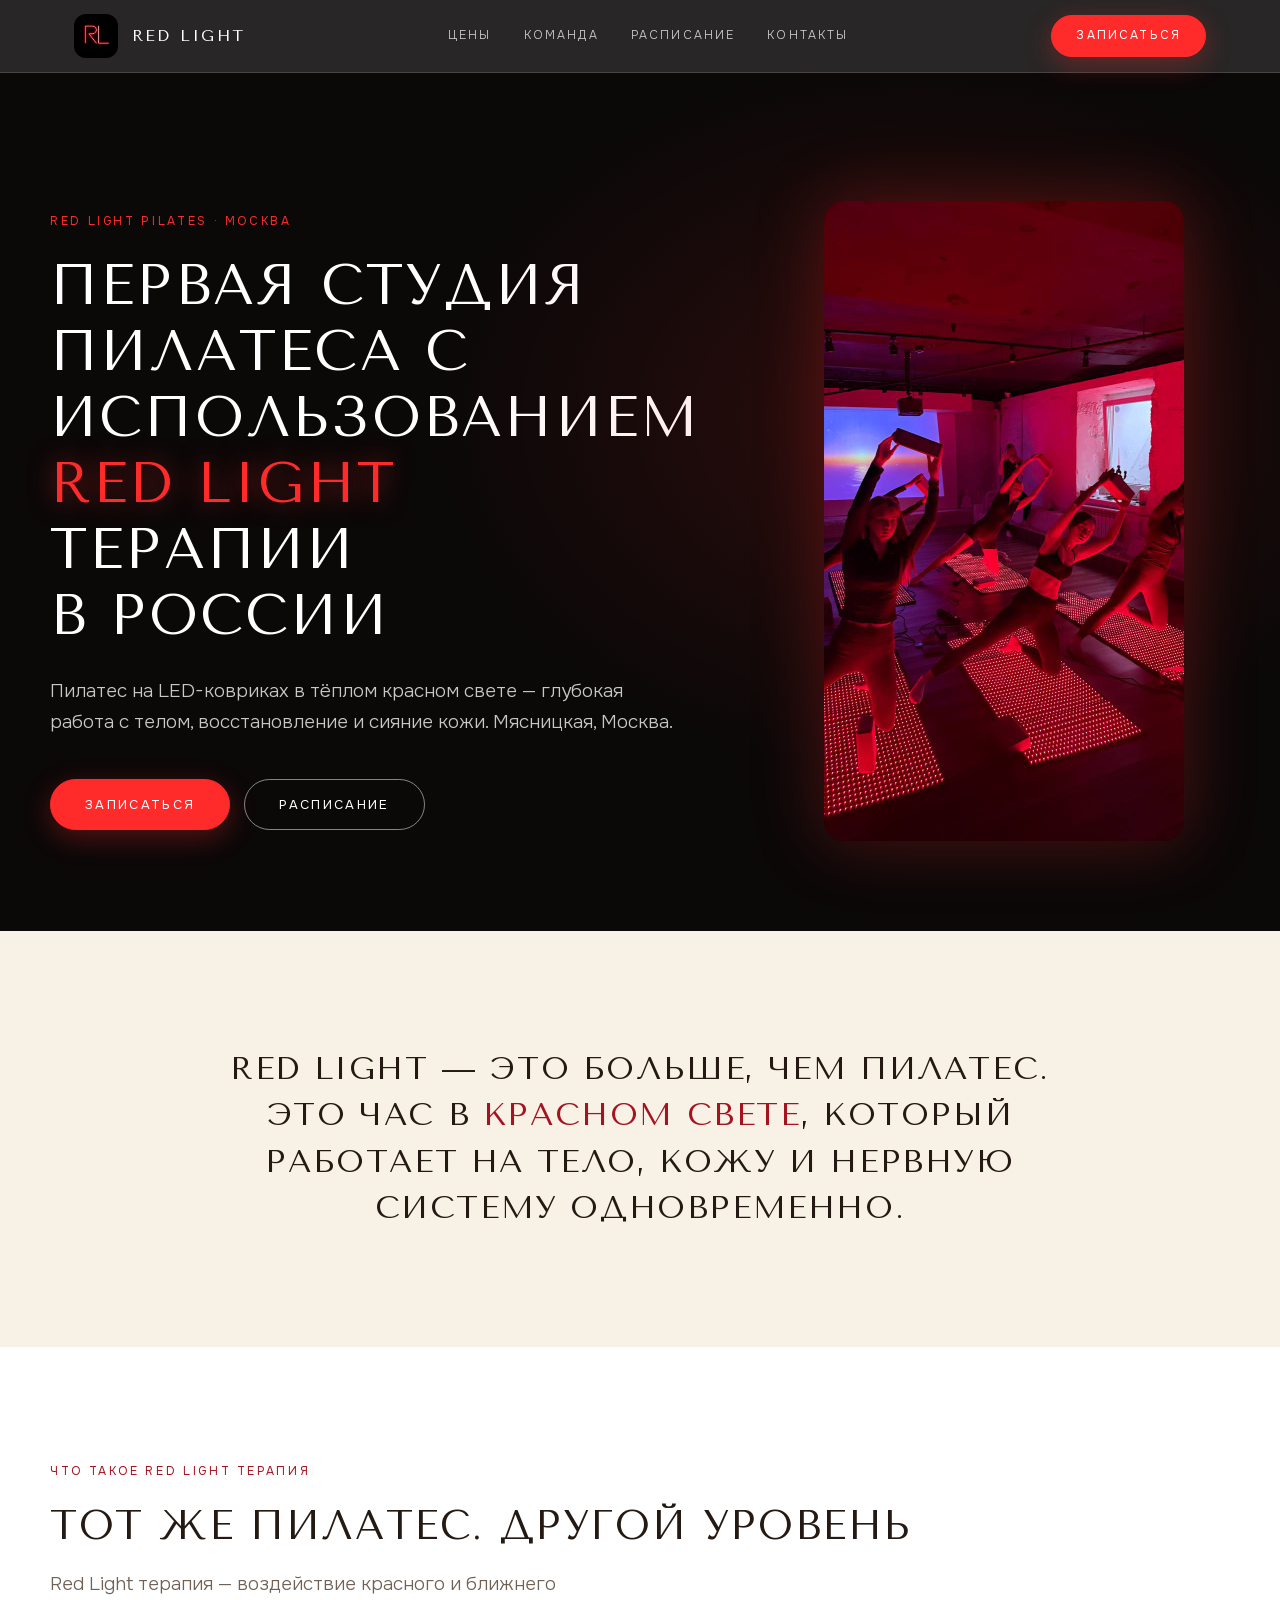
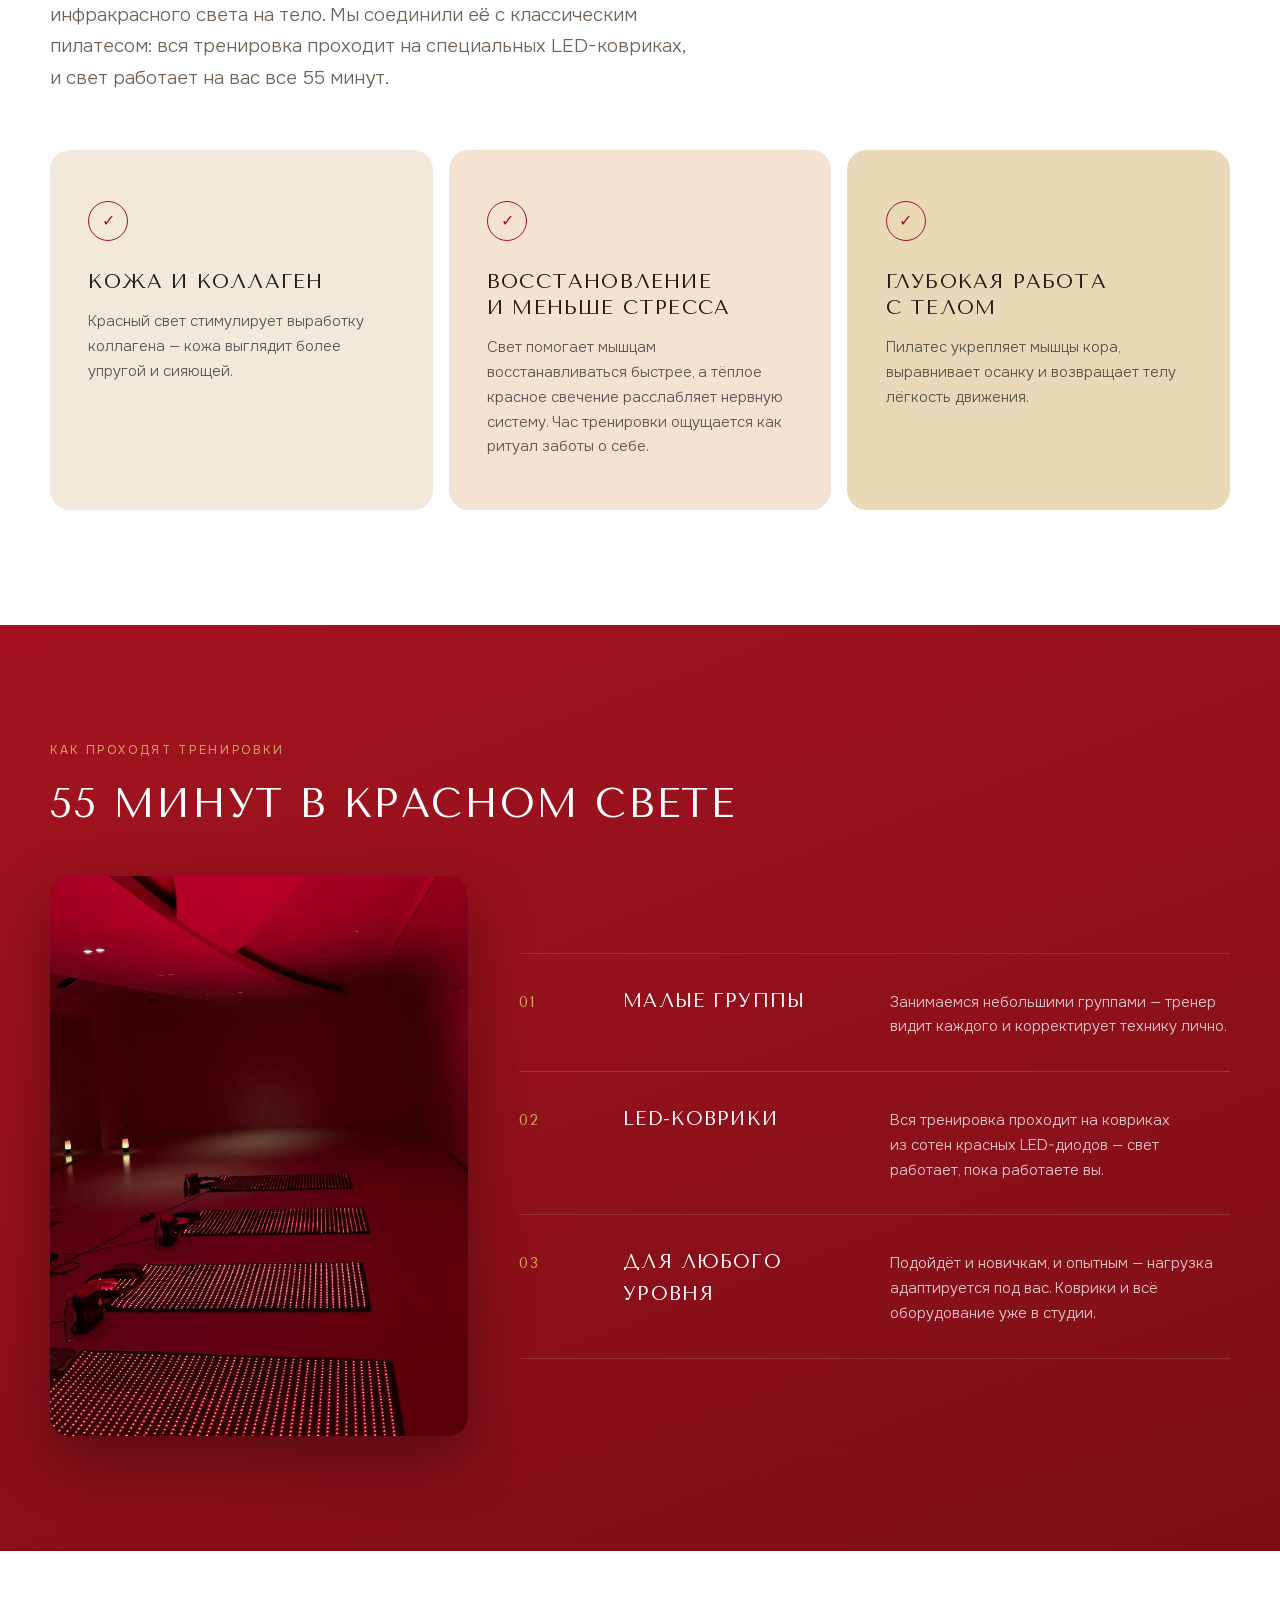
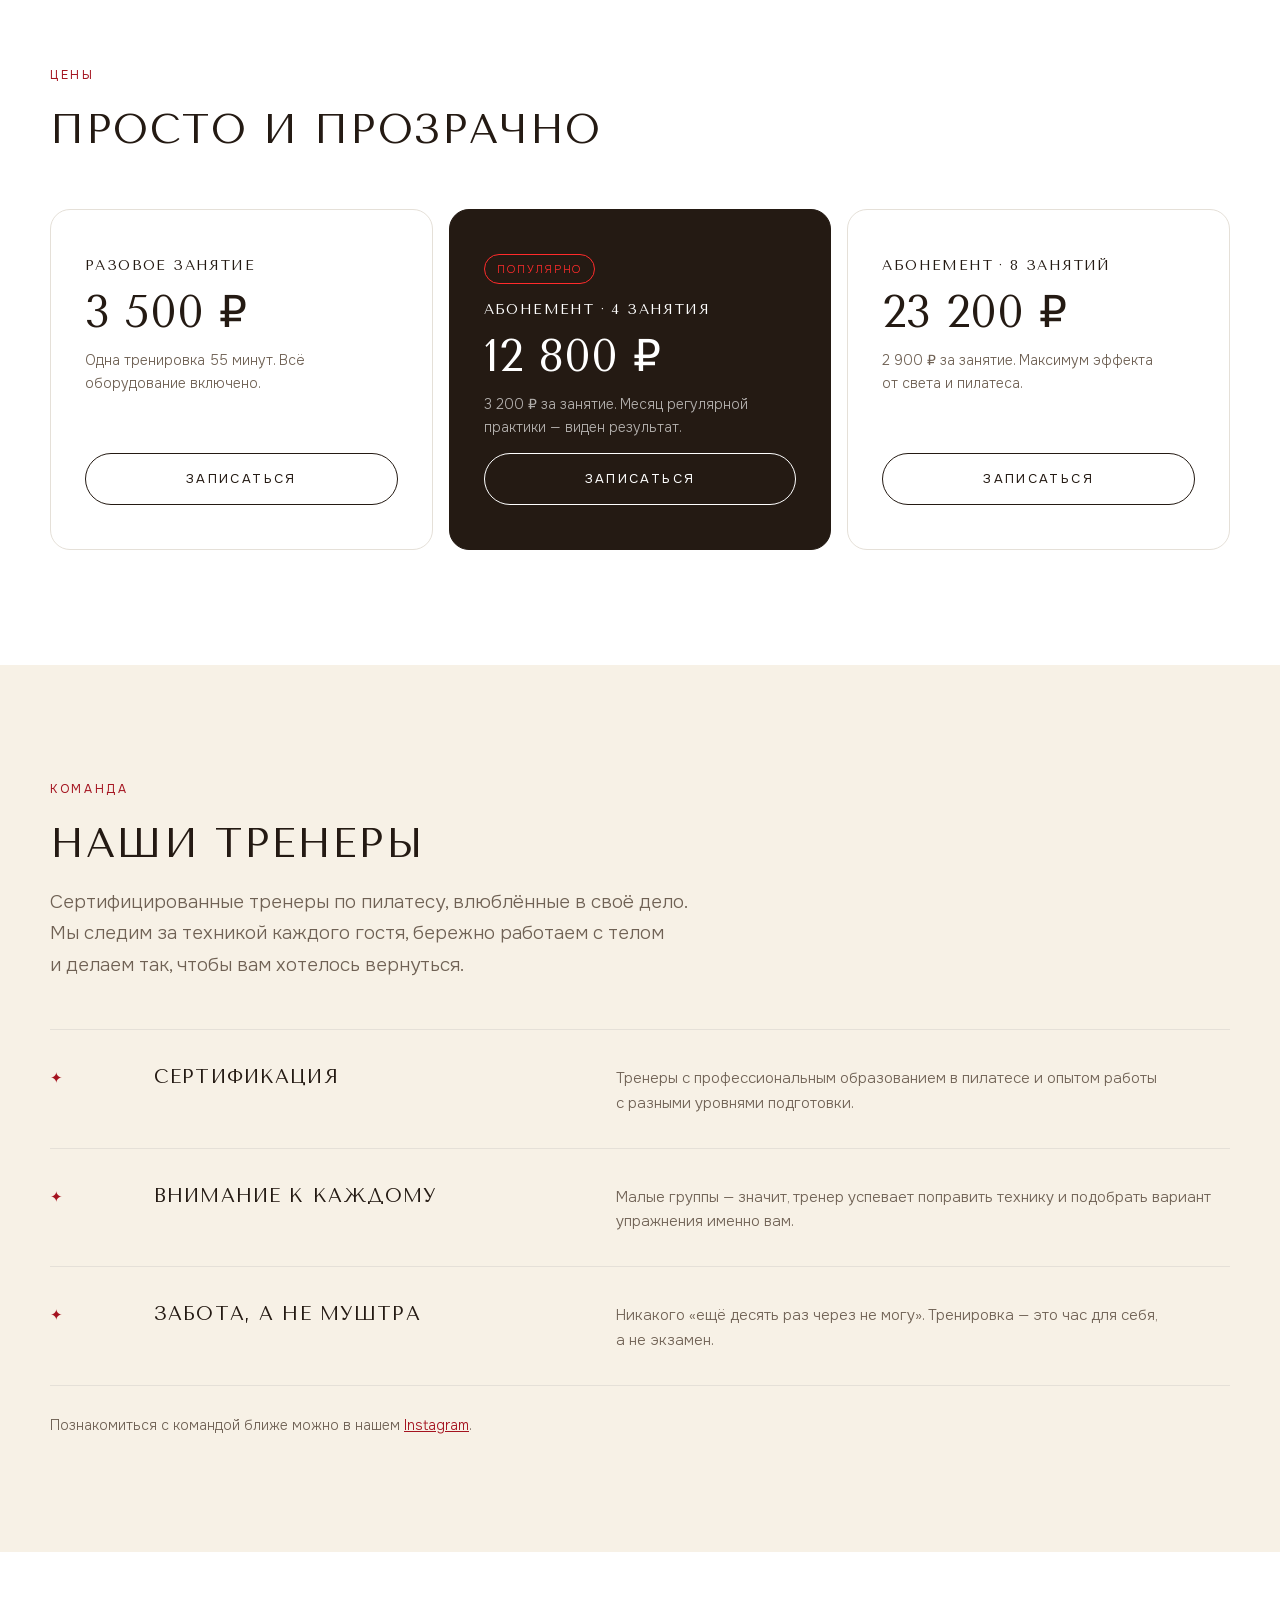
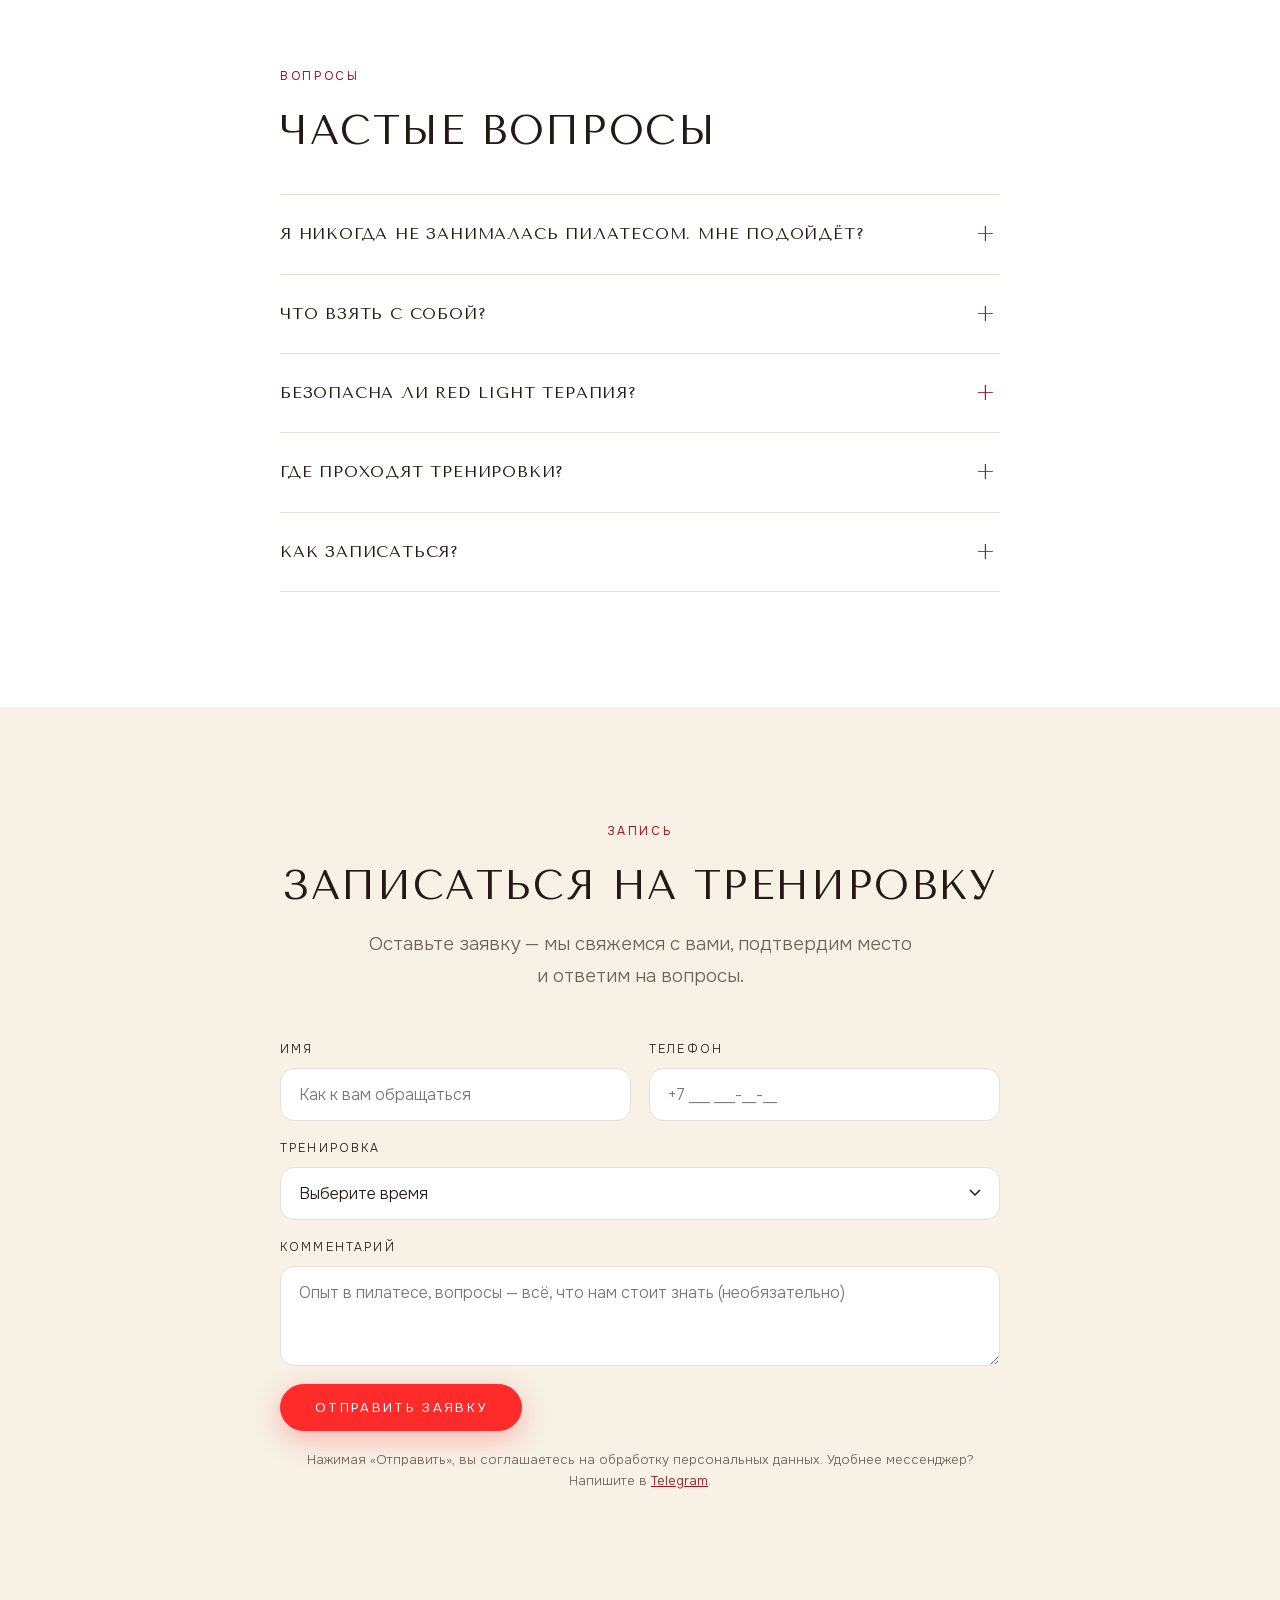
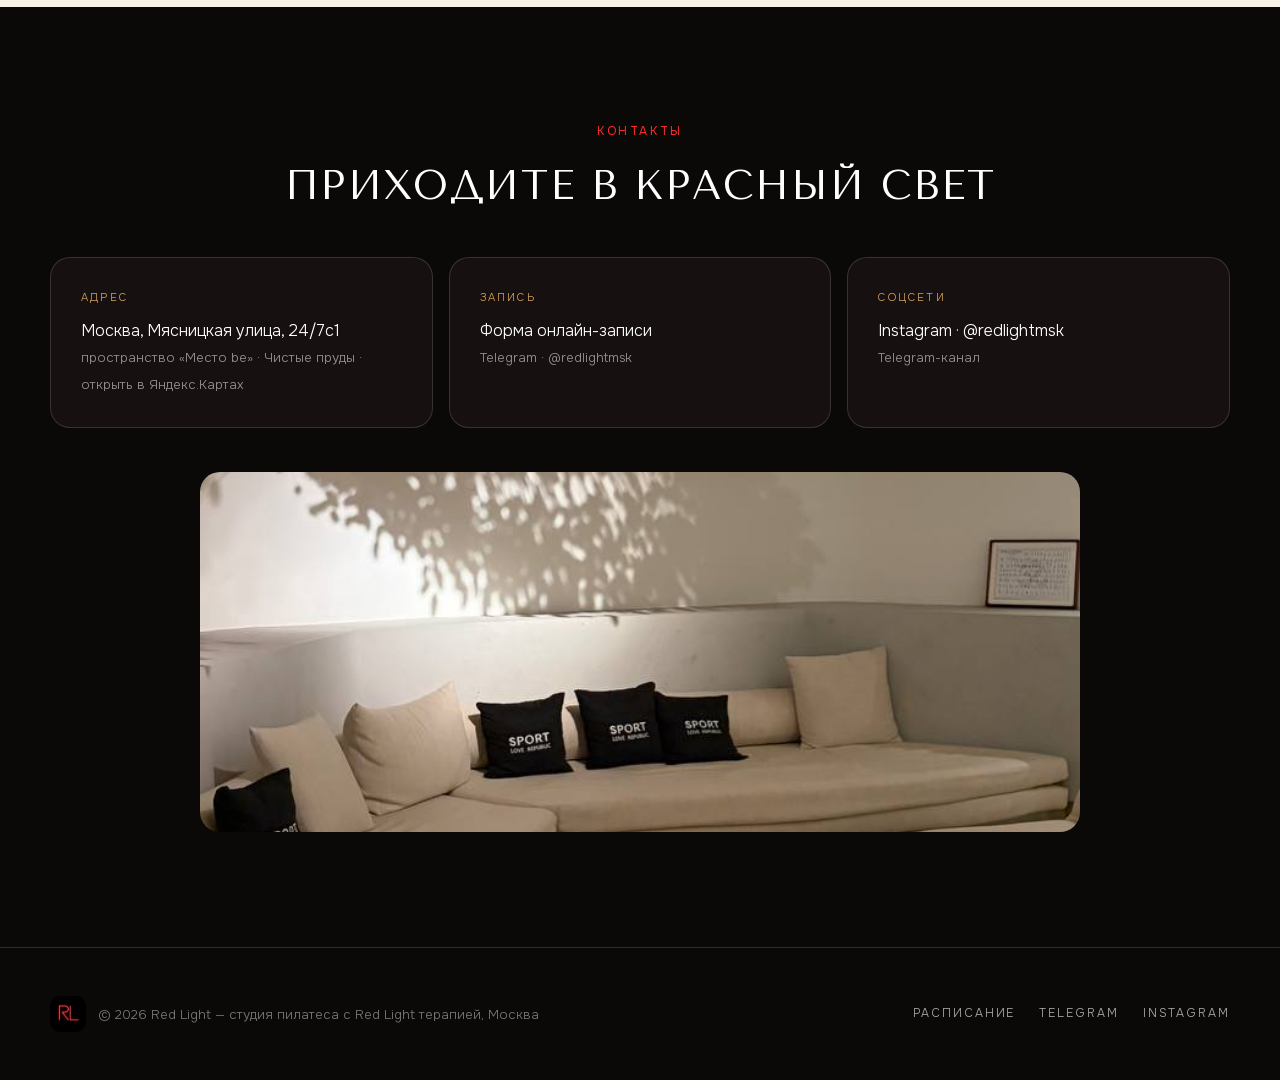
==== index.html @ 74caaf6c "Red Light landing: minimalist Reform-style site, v1 gamma, booking form, schedule page Co-Authored-B" ====
<!DOCTYPE html>
<html lang="ru">
<head>
<meta charset="UTF-8">
<meta name="viewport" content="width=device-width, initial-scale=1.0">
<title>Red Light — первая студия пилатеса с Red Light терапией в России | Москва</title>
<meta name="description" content="Red Light — первая студия пилатеса с использованием Red Light терапии в России. Тренировки на LED-ковриках в центре Москвы: Мясницкая, 24/7с1. Онлайн-запись.">
<link rel="canonical" href="https://lopushokbot.github.io/redlight-studio/">
<meta property="og:type" content="website">
<meta property="og:site_name" content="Red Light">
<meta property="og:title" content="Red Light — пилатес с Red Light терапией">
<meta property="og:description" content="Первая студия пилатеса с использованием Red Light терапии в России. Тренировки на LED-ковриках в центре Москвы. Онлайн-запись.">
<meta property="og:image" content="https://lopushokbot.github.io/redlight-studio/img/og.jpg">
<meta property="og:url" content="https://lopushokbot.github.io/redlight-studio/">
<meta property="og:locale" content="ru_RU">
<meta name="twitter:card" content="summary_large_image">
<link rel="icon" type="image/png" sizes="192x192" href="img/favicon-192.png">
<link rel="apple-touch-icon" href="img/favicon-192.png">
<link rel="preload" href="fonts/tenorsans-400-cyr.woff2" as="font" type="font/woff2" crossorigin>
<link rel="preload" href="fonts/tenorsans-400-lat.woff2" as="font" type="font/woff2" crossorigin>
<link rel="stylesheet" href="fonts/fonts.css">
<link rel="stylesheet" href="styles.css">
<script type="application/ld+json">
{
  "@context": "https://schema.org",
  "@type": "ExerciseGym",
  "name": "Red Light",
  "description": "Первая студия пилатеса с использованием Red Light терапии в России",
  "url": "https://lopushokbot.github.io/redlight-studio/",
  "image": "https://lopushokbot.github.io/redlight-studio/img/og.jpg",
  "address": {
    "@type": "PostalAddress",
    "streetAddress": "Мясницкая улица, 24/7с1",
    "addressLocality": "Москва",
    "addressCountry": "RU"
  },
  "hasMap": "https://yandex.ru/maps/-/CPcUm65t",
  "sameAs": [
    "https://www.instagram.com/redlightmsk",
    "https://t.me/redlightmsk"
  ]
}
</script>
</head>
<body>

<header class="nav">
  <div class="nav__inner">
    <a href="index.html" class="nav__logo" aria-label="Red Light — на главную">
      <img class="nav__img" src="img/logo.jpg" alt="Логотип Red Light" width="640" height="640">
      <span class="nav__name">Red&nbsp;Light</span>
    </a>
    <nav class="nav__links" aria-label="Основная навигация">
      <a href="#prices">Цены</a>
      <a href="#team">Команда</a>
      <a href="schedule.html">Расписание</a>
      <a href="#contacts">Контакты</a>
    </nav>
    <div class="nav__actions">
      <a class="btn btn--red btn--sm nav__cta" href="#booking">Записаться</a>
      <button class="nav__burger" id="burger" aria-label="Меню" aria-expanded="false">
        <span></span><span></span>
      </button>
    </div>
  </div>
  <nav class="nav__mobile" id="navMobile" aria-label="Мобильная навигация">
    <a href="#prices">Цены</a>
    <a href="#team">Команда</a>
    <a href="schedule.html">Расписание</a>
    <a href="#contacts">Контакты</a>
    <a href="#booking">Записаться</a>
  </nav>
</header>

<main>

  <!-- HERO -->
  <section class="hero">
    <div class="hero__grid">
      <div>
        <p class="eyebrow">Red Light Pilates · Москва</p>
        <h1 class="h1 hero__title">Первая студия пилатеса с использованием <span class="accent">Red&nbsp;Light</span> терапии в&nbsp;России</h1>
        <p class="lead hero__sub">Пилатес на&nbsp;LED-ковриках в&nbsp;тёплом красном свете — глубокая работа с&nbsp;телом, восстановление и&nbsp;сияние кожи. Мясницкая, Москва.</p>
        <div class="hero__cta">
          <a class="btn btn--red" href="#booking">Записаться</a>
          <a class="btn btn--light" href="schedule.html">Расписание</a>
        </div>
      </div>
      <div class="hero__art">
        <img class="hero__img" src="img/training.jpg" alt="Тренировка Red Light Pilates на LED-ковриках" width="720" height="1280">
      </div>
    </div>
  </section>

  <!-- STATEMENT -->
  <section class="section section--cream center">
    <div class="container">
      <p class="statement reveal">Red Light — это больше, чем пилатес. Это час в&nbsp;<span class="accent">красном свете</span>, который работает на&nbsp;тело, кожу и&nbsp;нервную систему одновременно.</p>
    </div>
  </section>

  <!-- ABOUT / FEATURES -->
  <section class="section" id="about">
    <div class="container">
      <p class="eyebrow reveal">Что такое Red Light терапия</p>
      <h2 class="h2 reveal">Тот же пилатес. Другой уровень</h2>
      <p class="lead reveal">Red Light терапия — воздействие красного и&nbsp;ближнего инфракрасного света на&nbsp;тело. Мы&nbsp;соединили её с&nbsp;классическим пилатесом: вся тренировка проходит на&nbsp;специальных LED-ковриках, и&nbsp;свет работает на&nbsp;вас все 55&nbsp;минут.</p>
      <div class="features">
        <article class="feature feature--beige reveal">
          <span class="feature__check">✓</span>
          <h3>Кожа и&nbsp;коллаген</h3>
          <p>Красный свет стимулирует выработку коллагена — кожа выглядит более упругой и&nbsp;сияющей.</p>
        </article>
        <article class="feature feature--blush reveal">
          <span class="feature__check">✓</span>
          <h3>Восстановление и&nbsp;меньше стресса</h3>
          <p>Свет помогает мышцам восстанавливаться быстрее, а&nbsp;тёплое красное свечение расслабляет нервную систему. Час тренировки ощущается как ритуал заботы о&nbsp;себе.</p>
        </article>
        <article class="feature feature--sand reveal">
          <span class="feature__check">✓</span>
          <h3>Глубокая работа с&nbsp;телом</h3>
          <p>Пилатес укрепляет мышцы кора, выравнивает осанку и&nbsp;возвращает телу лёгкость движения.</p>
        </article>
      </div>
    </div>
  </section>

  <!-- HOW -->
  <section class="section section--red" id="how">
    <div class="container">
      <p class="eyebrow reveal">Как проходят тренировки</p>
      <h2 class="h2 reveal">55 минут в&nbsp;красном свете</h2>
      <div class="how__grid">
      <img class="how__img reveal" src="img/room.jpg" alt="Зал Red Light — LED-коврики в красном свете" width="720" height="1280">
      <div class="rows">
        <div class="row reveal">
          <span class="row__num">01</span>
          <h3>Малые группы</h3>
          <p>Занимаемся небольшими группами — тренер видит каждого и&nbsp;корректирует технику лично.</p>
        </div>
        <div class="row reveal">
          <span class="row__num">02</span>
          <h3>LED-коврики</h3>
          <p>Вся тренировка проходит на&nbsp;ковриках из&nbsp;сотен красных LED-диодов — свет работает, пока работаете вы.</p>
        </div>
        <div class="row reveal">
          <span class="row__num">03</span>
          <h3>Для любого уровня</h3>
          <p>Подойдёт и&nbsp;новичкам, и&nbsp;опытным — нагрузка адаптируется под вас. Коврики и&nbsp;всё оборудование уже в&nbsp;студии.</p>
        </div>
      </div>
      </div>
    </div>
  </section>

  <!-- PRICES -->
  <section class="section" id="prices">
    <div class="container">
      <p class="eyebrow reveal">Цены</p>
      <h2 class="h2 reveal">Просто и&nbsp;прозрачно</h2>
      <div class="prices">
        <article class="price reveal">
          <h3>Разовое занятие</h3>
          <p class="price__value">3 500 ₽</p>
          <p class="price__desc">Одна тренировка 55&nbsp;минут. Всё оборудование включено.</p>
          <a class="btn" href="#booking">Записаться</a>
        </article>
        <article class="price price--hot reveal">
          <span class="price__badge">Популярно</span>
          <h3>Абонемент · 4 занятия</h3>
          <p class="price__value">12 800 ₽</p>
          <p class="price__desc">3 200 ₽ за&nbsp;занятие. Месяц регулярной практики — виден результат.</p>
          <a class="btn" href="#booking">Записаться</a>
        </article>
        <article class="price reveal">
          <h3>Абонемент · 8 занятий</h3>
          <p class="price__value">23 200 ₽</p>
          <p class="price__desc">2 900 ₽ за&nbsp;занятие. Максимум эффекта от&nbsp;света и&nbsp;пилатеса.</p>
          <a class="btn" href="#booking">Записаться</a>
        </article>
      </div>
    </div>
  </section>

  <!-- TEAM -->
  <section class="section section--cream" id="team">
    <div class="container">
      <p class="eyebrow reveal">Команда</p>
      <h2 class="h2 reveal">Наши тренеры</h2>
      <p class="lead reveal">Сертифицированные тренеры по&nbsp;пилатесу, влюблённые в&nbsp;своё дело. Мы&nbsp;следим за&nbsp;техникой каждого гостя, бережно работаем с&nbsp;телом и&nbsp;делаем так, чтобы вам хотелось вернуться.</p>
      <div class="rows">
        <div class="row reveal">
          <span class="row__num">✦</span>
          <h3>Сертификация</h3>
          <p>Тренеры с&nbsp;профессиональным образованием в&nbsp;пилатесе и&nbsp;опытом работы с&nbsp;разными уровнями подготовки.</p>
        </div>
        <div class="row reveal">
          <span class="row__num">✦</span>
          <h3>Внимание к&nbsp;каждому</h3>
          <p>Малые группы — значит, тренер успевает поправить технику и&nbsp;подобрать вариант упражнения именно вам.</p>
        </div>
        <div class="row reveal">
          <span class="row__num">✦</span>
          <h3>Забота, а&nbsp;не&nbsp;муштра</h3>
          <p>Никакого «ещё десять раз через не&nbsp;могу». Тренировка — это час для себя, а&nbsp;не&nbsp;экзамен.</p>
        </div>
      </div>
      <p class="note reveal">Познакомиться с&nbsp;командой ближе можно в&nbsp;нашем <a href="https://www.instagram.com/redlightmsk" target="_blank" rel="noopener">Instagram</a>.</p>
    </div>
  </section>

  <!-- FAQ -->
  <section class="section" id="faq">
    <div class="container container--narrow">
      <p class="eyebrow reveal">Вопросы</p>
      <h2 class="h2 reveal">Частые вопросы</h2>
      <div class="faq reveal">
        <details>
          <summary>Я никогда не занималась пилатесом. Мне подойдёт?</summary>
          <p>Да. Группы небольшие, тренер адаптирует нагрузку под ваш уровень и следит за техникой. Большинство наших гостей начинали с нуля.</p>
        </details>
        <details>
          <summary>Что взять с собой?</summary>
          <p>Удобную спортивную одежду и носочки. Коврики, оборудование и вода — уже в студии. Заниматься на LED-ковриках приятнее в форме, открывающей кожу — так свет работает эффективнее.</p>
        </details>
        <details>
          <summary>Безопасна ли Red Light терапия?</summary>
          <p>Красный свет — неинвазивное и мягкое воздействие без УФ-излучения. Есть ограничения: беременность, онкология, эпилепсия, приём фотосенсибилизирующих препаратов. Если сомневаетесь — напишите нам, подскажем.</p>
        </details>
        <details>
          <summary>Где проходят тренировки?</summary>
          <p>В пространстве «Место be» в центре Москвы: <a href="https://yandex.ru/maps/-/CPcUm65t" target="_blank" rel="noopener">Мясницкая улица, 24/7с1</a> — несколько минут пешком от метро Чистые пруды и Тургеневская.</p>
        </details>
        <details>
          <summary>Как записаться?</summary>
          <p>Заполните <a href="#booking">форму записи</a> — мы подтвердим место и ответим на вопросы. Запись обязательна: группы маленькие. Если удобнее — напишите в <a href="https://t.me/redlightmsk" target="_blank" rel="noopener">Telegram</a>.</p>
        </details>
      </div>
    </div>
  </section>

  <!-- BOOKING -->
  <section class="section section--cream" id="booking">
    <div class="container container--narrow center">
      <p class="eyebrow reveal">Запись</p>
      <h2 class="h2 reveal">Записаться на&nbsp;тренировку</h2>
      <p class="lead reveal">Оставьте заявку — мы свяжемся с&nbsp;вами, подтвердим место и&nbsp;ответим на&nbsp;вопросы.</p>
      <form class="form reveal" id="bookingForm" novalidate>
        <div class="form__grid">
          <div class="field">
            <label for="fName">Имя</label>
            <input id="fName" name="name" type="text" autocomplete="name" required placeholder="Как к вам обращаться">
          </div>
          <div class="field">
            <label for="fPhone">Телефон</label>
            <input id="fPhone" name="phone" type="tel" autocomplete="tel" required placeholder="+7 ___ ___-__-__">
          </div>
        </div>
        <div class="field">
          <label for="fSlot">Тренировка</label>
          <select id="fSlot" name="slot" required>
            <option value="" disabled selected>Выберите время</option>
            <option>Четверг · 15:30</option>
            <option>Воскресенье · 17:00</option>
            <option>Другое время / уточнить</option>
          </select>
        </div>
        <div class="field">
          <label for="fMsg">Комментарий</label>
          <textarea id="fMsg" name="message" placeholder="Опыт в пилатесе, вопросы — всё, что нам стоит знать (необязательно)"></textarea>
        </div>
        <input type="text" name="_honey" style="display:none" tabindex="-1" autocomplete="off">
        <button class="btn btn--red form__submit" type="submit" id="submitBtn">Отправить заявку</button>
        <p class="form__status" id="formStatus" role="status"></p>
        <p class="form__hint">Нажимая «Отправить», вы соглашаетесь на обработку персональных данных. Удобнее мессенджер? Напишите в <a href="https://t.me/redlightmsk" target="_blank" rel="noopener">Telegram</a>.</p>
      </form>
    </div>
  </section>

  <!-- CONTACTS -->
  <section class="section section--dark center" id="contacts">
    <div class="container">
      <p class="eyebrow reveal">Контакты</p>
      <h2 class="h2 reveal">Приходите в&nbsp;красный свет</h2>
      <div class="contacts reveal">
        <div class="contacts__item">
          <span class="contacts__label">Адрес</span>
          <a href="https://yandex.ru/maps/-/CPcUm65t" target="_blank" rel="noopener">Москва, Мясницкая улица, 24/7с1<br><span class="contacts__hint">пространство «Место be» · Чистые пруды · открыть в Яндекс.Картах</span></a>
        </div>
        <div class="contacts__item">
          <span class="contacts__label">Запись</span>
          <a href="#booking">Форма онлайн-записи</a><br>
          <a href="https://t.me/redlightmsk" target="_blank" rel="noopener"><span class="contacts__hint">Telegram · @redlightmsk</span></a>
        </div>
        <div class="contacts__item">
          <span class="contacts__label">Соцсети</span>
          <a href="https://www.instagram.com/redlightmsk" target="_blank" rel="noopener">Instagram · @redlightmsk</a><br>
          <a href="https://t.me/redlightmsk" target="_blank" rel="noopener"><span class="contacts__hint">Telegram-канал</span></a>
        </div>
      </div>
      <img class="contacts__photo reveal" src="img/lounge.jpg" alt="Лаунж-зона пространства «Место be»" width="720" height="1280">
    </div>
  </section>

</main>

<footer class="footer">
  <div class="footer__inner">
    <div class="footer__brand">
      <img class="footer__img" src="img/logo.jpg" alt="Red Light" width="640" height="640">
      <p>© 2026 Red Light — студия пилатеса с Red Light терапией, Москва</p>
    </div>
    <div class="footer__links">
      <a href="schedule.html">Расписание</a>
      <a href="https://t.me/redlightmsk" target="_blank" rel="noopener">Telegram</a>
      <a href="https://www.instagram.com/redlightmsk" target="_blank" rel="noopener">Instagram</a>
    </div>
  </div>
</footer>

<script src="site.js"></script>
</body>
</html>
---- fonts/fonts.css ----
/* cyrillic */
@font-face {
  font-family: 'Cormorant';
  font-style: italic;
  font-weight: 500;
  font-display: swap;
  src: url(cormorant-500i-cyr.woff2) format('woff2');
  unicode-range: U+0301, U+0400-045F, U+0490-0491, U+04B0-04B1, U+2116;
}
/* latin */
@font-face {
  font-family: 'Cormorant';
  font-style: italic;
  font-weight: 500;
  font-display: swap;
  src: url(cormorant-500i-lat.woff2) format('woff2');
  unicode-range: U+0000-00FF, U+0131, U+0152-0153, U+02BB-02BC, U+02C6, U+02DA, U+02DC, U+0304, U+0308, U+0329, U+2000-206F, U+20AC, U+2122, U+2191, U+2193, U+2212, U+2215, U+FEFF, U+FFFD;
}
/* cyrillic */
@font-face {
  font-family: 'Cormorant';
  font-style: normal;
  font-weight: 500;
  font-display: swap;
  src: url(cormorant-500-cyr.woff2) format('woff2');
  unicode-range: U+0301, U+0400-045F, U+0490-0491, U+04B0-04B1, U+2116;
}
/* latin */
@font-face {
  font-family: 'Cormorant';
  font-style: normal;
  font-weight: 500;
  font-display: swap;
  src: url(cormorant-500-lat.woff2) format('woff2');
  unicode-range: U+0000-00FF, U+0131, U+0152-0153, U+02BB-02BC, U+02C6, U+02DA, U+02DC, U+0304, U+0308, U+0329, U+2000-206F, U+20AC, U+2122, U+2191, U+2193, U+2212, U+2215, U+FEFF, U+FFFD;
}
/* cyrillic */
@font-face {
  font-family: 'Cormorant';
  font-style: normal;
  font-weight: 600;
  font-display: swap;
  src: url(cormorant-600-cyr.woff2) format('woff2');
  unicode-range: U+0301, U+0400-045F, U+0490-0491, U+04B0-04B1, U+2116;
}
/* latin */
@font-face {
  font-family: 'Cormorant';
  font-style: normal;
  font-weight: 600;
  font-display: swap;
  src: url(cormorant-600-lat.woff2) format('woff2');
  unicode-range: U+0000-00FF, U+0131, U+0152-0153, U+02BB-02BC, U+02C6, U+02DA, U+02DC, U+0304, U+0308, U+0329, U+2000-206F, U+20AC, U+2122, U+2191, U+2193, U+2212, U+2215, U+FEFF, U+FFFD;
}
/* cyrillic */
@font-face {
  font-family: 'Onest';
  font-style: normal;
  font-weight: 300;
  font-display: swap;
  src: url(onest-300-cyr.woff2) format('woff2');
  unicode-range: U+0301, U+0400-045F, U+0490-0491, U+04B0-04B1, U+2116;
}
/* latin */
@font-face {
  font-family: 'Onest';
  font-style: normal;
  font-weight: 300;
  font-display: swap;
  src: url(onest-300-lat.woff2) format('woff2');
  unicode-range: U+0000-00FF, U+0131, U+0152-0153, U+02BB-02BC, U+02C6, U+02DA, U+02DC, U+0304, U+0308, U+0329, U+2000-206F, U+20AC, U+2122, U+2191, U+2193, U+2212, U+2215, U+FEFF, U+FFFD;
}
/* cyrillic */
@font-face {
  font-family: 'Onest';
  font-style: normal;
  font-weight: 400;
  font-display: swap;
  src: url(onest-400-cyr.woff2) format('woff2');
  unicode-range: U+0301, U+0400-045F, U+0490-0491, U+04B0-04B1, U+2116;
}
/* latin */
@font-face {
  font-family: 'Onest';
  font-style: normal;
  font-weight: 400;
  font-display: swap;
  src: url(onest-400-lat.woff2) format('woff2');
  unicode-range: U+0000-00FF, U+0131, U+0152-0153, U+02BB-02BC, U+02C6, U+02DA, U+02DC, U+0304, U+0308, U+0329, U+2000-206F, U+20AC, U+2122, U+2191, U+2193, U+2212, U+2215, U+FEFF, U+FFFD;
}
/* cyrillic */
@font-face {
  font-family: 'Onest';
  font-style: normal;
  font-weight: 500;
  font-display: swap;
  src: url(onest-500-cyr.woff2) format('woff2');
  unicode-range: U+0301, U+0400-045F, U+0490-0491, U+04B0-04B1, U+2116;
}
/* latin */
@font-face {
  font-family: 'Onest';
  font-style: normal;
  font-weight: 500;
  font-display: swap;
  src: url(onest-500-lat.woff2) format('woff2');
  unicode-range: U+0000-00FF, U+0131, U+0152-0153, U+02BB-02BC, U+02C6, U+02DA, U+02DC, U+0304, U+0308, U+0329, U+2000-206F, U+20AC, U+2122, U+2191, U+2193, U+2212, U+2215, U+FEFF, U+FFFD;
}
/* cyrillic */
@font-face {
  font-family: 'Onest';
  font-style: normal;
  font-weight: 600;
  font-display: swap;
  src: url(onest-600-cyr.woff2) format('woff2');
  unicode-range: U+0301, U+0400-045F, U+0490-0491, U+04B0-04B1, U+2116;
}
/* latin */
@font-face {
  font-family: 'Onest';
  font-style: normal;
  font-weight: 600;
  font-display: swap;
  src: url(onest-600-lat.woff2) format('woff2');
  unicode-range: U+0000-00FF, U+0131, U+0152-0153, U+02BB-02BC, U+02C6, U+02DA, U+02DC, U+0304, U+0308, U+0329, U+2000-206F, U+20AC, U+2122, U+2191, U+2193, U+2212, U+2215, U+FEFF, U+FFFD;
}
/* cyrillic */
@font-face {
  font-family: 'Onest';
  font-style: normal;
  font-weight: 700;
  font-display: swap;
  src: url(onest-700-cyr.woff2) format('woff2');
  unicode-range: U+0301, U+0400-045F, U+0490-0491, U+04B0-04B1, U+2116;
}
/* latin */
@font-face {
  font-family: 'Onest';
  font-style: normal;
  font-weight: 700;
  font-display: swap;
  src: url(onest-700-lat.woff2) format('woff2');
  unicode-range: U+0000-00FF, U+0131, U+0152-0153, U+02BB-02BC, U+02C6, U+02DA, U+02DC, U+0304, U+0308, U+0329, U+2000-206F, U+20AC, U+2122, U+2191, U+2193, U+2212, U+2215, U+FEFF, U+FFFD;
}
/* cyrillic */
@font-face {
  font-family: 'Onest';
  font-style: normal;
  font-weight: 800;
  font-display: swap;
  src: url(onest-800-cyr.woff2) format('woff2');
  unicode-range: U+0301, U+0400-045F, U+0490-0491, U+04B0-04B1, U+2116;
}
/* latin */
@font-face {
  font-family: 'Onest';
  font-style: normal;
  font-weight: 800;
  font-display: swap;
  src: url(onest-800-lat.woff2) format('woff2');
  unicode-range: U+0000-00FF, U+0131, U+0152-0153, U+02BB-02BC, U+02C6, U+02DA, U+02DC, U+0304, U+0308, U+0329, U+2000-206F, U+20AC, U+2122, U+2191, U+2193, U+2212, U+2215, U+FEFF, U+FFFD;
}
/* cyrillic */
@font-face {
  font-family: 'Tenor Sans';
  font-style: normal;
  font-weight: 400;
  font-display: swap;
  src: url(tenorsans-400-cyr.woff2) format('woff2');
  unicode-range: U+0301, U+0400-045F, U+0490-0491, U+04B0-04B1, U+2116;
}
/* latin */
@font-face {
  font-family: 'Tenor Sans';
  font-style: normal;
  font-weight: 400;
  font-display: swap;
  src: url(tenorsans-400-lat.woff2) format('woff2');
  unicode-range: U+0000-00FF, U+0131, U+0152-0153, U+02BB-02BC, U+02C6, U+02DA, U+02DC, U+0304, U+0308, U+0329, U+2000-206F, U+20AC, U+2122, U+2191, U+2193, U+2212, U+2215, U+FEFF, U+FFFD;
}
---- styles.css ----
/* Red Light — минималистичный стиль по образцу reformathletica.com.
   Tenor Sans (uppercase headings) + Helvetica Neue light body. Белый фон, красный акцент. */

:root {
  --white: #ffffff;
  --black: #0b0808;
  --near-black: #171010;
  --cream: #f7f1e6;
  --beige: #f2e9da;
  --blush: #f4e2d3;
  --sand: #e9d9b8;
  --crimson: #a4131f;
  --crimson-dark: #7c0e18;
  --gold: #d8a35c;
  --ink: #241a13;
  --ink-soft: #6f6154;
  --red: #d92323;
  --red-neon: #ff2b2b;
  --line: #e5e0d8;
  --line-dark: rgba(255,255,255,.14);
  --white-soft: rgba(255,255,255,.78);
  --radius: 20px;
  --ease: cubic-bezier(.22,.61,.36,1);
  --heading: 'Tenor Sans', 'Onest', sans-serif;
  --body: 'Helvetica Neue', 'Onest', Arial, sans-serif;
}

* { margin: 0; padding: 0; box-sizing: border-box; }
html { scroll-behavior: smooth; }
body {
  font-family: var(--body);
  font-weight: 300;
  background: var(--white);
  color: var(--ink);
  line-height: 1.65;
  font-size: 16px;
  -webkit-font-smoothing: antialiased;
}
img { max-width: 100%; display: block; }
a { color: inherit; }

/* ---------- Type ---------- */
.h1, .h2 {
  font-family: var(--heading);
  font-weight: 400;
  text-transform: uppercase;
  letter-spacing: .04em;
  line-height: 1.18;
}
.h1 { font-size: clamp(25px, 4.6vw, 56px); overflow-wrap: break-word; }
.h2 { font-size: clamp(24px, 3.2vw, 40px); margin-bottom: 20px; }
.eyebrow {
  font-size: 12px; font-weight: 400; text-transform: uppercase; letter-spacing: .22em;
  color: var(--crimson); margin-bottom: 20px;
}
.lead { font-size: clamp(16px, 1.8vw, 19px); color: var(--ink-soft); max-width: 640px; }

/* ---------- Buttons ---------- */
.btn {
  display: inline-flex; align-items: center; justify-content: center;
  padding: 14px 34px; border-radius: 999px; border: 1px solid var(--ink);
  font-family: var(--body); font-weight: 400; font-size: 13px;
  text-transform: uppercase; letter-spacing: .18em; text-decoration: none;
  cursor: pointer; background: transparent; color: var(--ink);
  transition: background .35s var(--ease), color .35s var(--ease), border-color .35s, transform .35s var(--ease);
}
.btn:hover { background: var(--ink); color: var(--white); transform: translateY(-1px); }
.btn--solid { background: var(--ink); color: var(--white); }
.btn--solid:hover { background: var(--red); border-color: var(--red); }
.btn--red { background: var(--red-neon); border-color: var(--red-neon); color: #fff; box-shadow: 0 8px 28px rgba(255,43,43,.3); }
.btn--red:hover { background: #fff; border-color: #fff; color: var(--black); }
.btn--light { border-color: rgba(255,255,255,.5); color: #fff; }
.btn--light:hover { background: #fff; border-color: #fff; color: var(--black); }
.btn--sm { padding: 10px 24px; font-size: 12px; }

/* ---------- Header ---------- */
.nav {
  position: sticky; top: 0; z-index: 100;
  background: rgba(11,8,8,.88);
  backdrop-filter: blur(16px); -webkit-backdrop-filter: blur(16px);
  border-bottom: 1px solid var(--line-dark);
}
.nav__inner {
  max-width: 1180px; margin: 0 auto; padding: 14px 24px;
  display: flex; align-items: center; justify-content: space-between; gap: 24px;
}
.nav__logo { display: flex; align-items: center; gap: 14px; text-decoration: none; }
.nav__img { width: 44px; height: 44px; border-radius: 12px; }
.nav__name {
  font-family: var(--heading); text-transform: uppercase; letter-spacing: .14em;
  font-size: 16px; color: #fff;
}
.nav__links { display: flex; gap: 32px; }
.nav__links a {
  text-decoration: none; font-size: 12px; text-transform: uppercase; letter-spacing: .18em;
  color: var(--white-soft); transition: color .3s;
}
.nav__links a:hover, .nav__links a.is-active { color: var(--red-neon); }
.nav__actions { display: flex; align-items: center; gap: 8px; }
.nav__burger { display: none; background: none; border: none; width: 44px; height: 44px; cursor: pointer; position: relative; }
.nav__burger span {
  position: absolute; left: 12px; width: 20px; height: 1.5px; background: #fff; border-radius: 2px;
  transition: transform .3s var(--ease), top .3s var(--ease);
}
.nav__burger span:first-child { top: 19px; }
.nav__burger span:last-child { top: 26px; }
.nav__burger.is-open span:first-child { top: 22px; transform: rotate(45deg); }
.nav__burger.is-open span:last-child { top: 22px; transform: rotate(-45deg); }
.nav__mobile { display: none; flex-direction: column; padding: 4px 24px 18px; background: rgba(11,8,8,.97); border-bottom: 1px solid var(--line-dark); }
.nav__mobile.is-open { display: flex; }
.nav__mobile a {
  text-decoration: none; padding: 13px 0; font-size: 13px; text-transform: uppercase;
  letter-spacing: .18em; color: #fff; border-top: 1px solid var(--line-dark);
}
.nav__mobile a:first-child { border-top: none; }
@media (max-width: 900px) {
  .nav__links { display: none; }
  .nav__burger { display: block; }
  .nav__cta { display: none; }
}

/* ---------- Layout ---------- */
.section { padding: clamp(64px, 9vw, 120px) 24px; }
.section--cream { background: var(--cream); }
.section--beige { background: var(--beige); }

/* Dark & crimson section variants (v1 gamma) */
.section--red { background: linear-gradient(160deg, var(--crimson), var(--crimson-dark)); color: #fff; }
.section--red .lead, .section--red .row p { color: var(--white-soft); }
.section--red .eyebrow { color: var(--gold); }
.section--red .rows, .section--red .row { border-color: var(--line-dark); }
.section--red .row__num { color: var(--gold); }
.section--dark { background: var(--black); color: #fff; }
.section--dark .lead { color: var(--white-soft); }
.section--dark .eyebrow { color: var(--red-neon); }
.section--tight { padding-top: 0; }
.container { max-width: 1180px; margin: 0 auto; }
.container--narrow { max-width: 720px; }
.center { text-align: center; }
.center .lead { margin-left: auto; margin-right: auto; }

/* ---------- Hero ---------- */
.hero {
  background: var(--black); color: #fff; position: relative; overflow: hidden;
  padding: clamp(72px, 10vw, 140px) 24px clamp(56px, 7vw, 100px);
}
.hero::before {
  content: ''; position: absolute; inset: 0; pointer-events: none;
  background: radial-gradient(ellipse 55% 60% at 72% 40%, rgba(255,43,43,.14), transparent 70%);
}
.hero .lead { color: var(--white-soft); }
.hero .eyebrow { color: var(--red-neon); }
.hero__grid {
  max-width: 1180px; margin: 0 auto;
  display: grid; grid-template-columns: 1.35fr 1fr; gap: clamp(40px, 6vw, 90px); align-items: center;
}
@media (max-width: 860px) { .hero__grid { grid-template-columns: 1fr; } }
.hero__title { margin-bottom: 28px; }
.hero__title .accent { color: var(--red-neon); text-shadow: 0 0 26px rgba(255,43,43,.55); }
.hero__sub { margin-bottom: 40px; }
.hero__cta { display: flex; gap: 14px; flex-wrap: wrap; }
.hero__art { position: relative; }
.hero__img {
  width: 100%; max-width: 360px; height: auto; border-radius: var(--radius); margin: 0 auto;
  box-shadow: 0 0 70px rgba(255,43,43,.28);
}
@media (max-width: 860px) { .hero__img { max-width: 300px; } }

/* ---------- Statement ---------- */
.statement {
  font-family: var(--heading); text-transform: uppercase; letter-spacing: .05em;
  font-size: clamp(20px, 2.8vw, 32px); line-height: 1.45; max-width: 880px; margin: 0 auto;
}
.statement .accent { color: var(--crimson); }

/* ---------- Feature cards (Reform-style colored blocks) ---------- */
.features { display: grid; grid-template-columns: repeat(3, 1fr); gap: 16px; margin-top: 56px; }
@media (max-width: 860px) { .features { grid-template-columns: 1fr; } }
.feature { border-radius: var(--radius); padding: clamp(32px, 4vw, 52px) clamp(26px, 3vw, 40px); min-height: 300px; display: flex; flex-direction: column; }
.feature--beige { background: var(--beige); }
.feature--blush { background: var(--blush); }
.feature--sand { background: var(--sand); }
.feature__check {
  width: 40px; height: 40px; border: 1px solid var(--crimson); border-radius: 50%;
  color: var(--crimson);
  display: flex; align-items: center; justify-content: center; font-size: 16px; margin-bottom: 28px;
}
.feature h3 {
  font-family: var(--heading); font-weight: 400; text-transform: uppercase;
  letter-spacing: .06em; font-size: 20px; line-height: 1.3; margin-bottom: 14px;
}
.feature p { font-size: 15px; color: rgba(29,29,31,.72); }

/* ---------- How grid (photo + rows) ---------- */
.how__grid {
  display: grid; grid-template-columns: 1fr 1.7fr; gap: clamp(32px, 4vw, 72px);
  align-items: center; margin-top: 48px;
}
.how__grid .rows { margin-top: 0; }
.how__img {
  width: 100%; max-height: 560px; object-fit: cover; object-position: center 75%;
  border-radius: var(--radius); box-shadow: 0 24px 60px rgba(0,0,0,.35);
}
@media (max-width: 860px) {
  .how__grid { grid-template-columns: 1fr; }
  .how__img { max-height: 420px; }
}

/* ---------- Numbered rows ---------- */
.rows { margin-top: 48px; border-top: 1px solid var(--line); }
.row { display: grid; grid-template-columns: 80px 1fr 1.4fr; gap: 24px; padding: 32px 0; border-bottom: 1px solid var(--line); align-items: baseline; }
@media (max-width: 720px) { .row { grid-template-columns: 48px 1fr; } .row p { grid-column: 2; } }
.row__num { font-family: var(--heading); font-size: 15px; color: var(--crimson); letter-spacing: .1em; }
.row h3 { font-family: var(--heading); font-weight: 400; text-transform: uppercase; letter-spacing: .06em; font-size: 19px; }
.row p { color: var(--ink-soft); font-size: 15px; }

/* ---------- Prices ---------- */
.prices { display: grid; grid-template-columns: repeat(3, 1fr); gap: 16px; margin-top: 56px; }
@media (max-width: 860px) { .prices { grid-template-columns: 1fr; } }
.price {
  border: 1px solid var(--line); border-radius: var(--radius); padding: 44px 34px;
  display: flex; flex-direction: column; gap: 14px; background: var(--white);
  transition: border-color .35s, transform .35s var(--ease);
}
.price:hover { border-color: var(--ink); transform: translateY(-4px); }
.price--hot { background: var(--ink); color: var(--white); border-color: var(--ink); }
.price--hot .price__desc { color: rgba(255,255,255,.65); }
.price--hot .btn { border-color: #fff; color: #fff; }
.price--hot .btn:hover { background: #fff; color: var(--ink); }
.price h3 { font-family: var(--heading); font-weight: 400; text-transform: uppercase; letter-spacing: .1em; font-size: 14px; }
.price__value { font-family: var(--heading); font-size: clamp(34px, 3.6vw, 44px); line-height: 1; }
.price__desc { font-size: 14px; color: var(--ink-soft); flex-grow: 1; }
.price__badge {
  align-self: flex-start; font-size: 11px; text-transform: uppercase; letter-spacing: .18em;
  color: var(--red-neon); border: 1px solid var(--red-neon); border-radius: 999px; padding: 5px 12px;
}

/* ---------- FAQ ---------- */
.faq { margin-top: 40px; border-top: 1px solid var(--line); }
.faq details { border-bottom: 1px solid var(--line); }
.faq summary {
  cursor: pointer; list-style: none; font-family: var(--heading); font-size: 16px;
  text-transform: uppercase; letter-spacing: .05em;
  padding: 26px 44px 26px 0; position: relative;
}
.faq summary::-webkit-details-marker { display: none; }
.faq summary::after {
  content: '+'; position: absolute; right: 4px; top: 50%; transform: translateY(-50%);
  font-size: 22px; font-weight: 300; color: var(--crimson); transition: transform .3s var(--ease);
}
.faq details[open] summary::after { transform: translateY(-50%) rotate(45deg); }
.faq details p { padding: 0 0 26px; font-size: 15px; color: var(--ink-soft); max-width: 640px; }
.faq details a { color: var(--crimson); }

/* ---------- Schedule page ---------- */
.sched { margin-top: 48px; border-top: 1px solid var(--line); }
.sched__row {
  display: grid; grid-template-columns: 1fr 120px 1.4fr auto; gap: 24px; align-items: center;
  padding: 30px 0; border-bottom: 1px solid var(--line);
}
@media (max-width: 720px) {
  .sched__row { grid-template-columns: 1fr 1fr; }
  .sched__what { grid-column: 1 / -1; }
  .sched__row .btn { grid-column: 1 / -1; justify-self: start; }
}
.sched__day { font-family: var(--heading); text-transform: uppercase; letter-spacing: .08em; font-size: 19px; }
.sched__time { font-family: var(--heading); font-size: 22px; color: var(--crimson); }
.sched__what { color: var(--ink-soft); font-size: 15px; }
.note { margin-top: 28px; font-size: 14px; color: var(--ink-soft); }
.note a { color: var(--crimson); }

/* ---------- Booking form ---------- */
.form { margin-top: 48px; display: grid; gap: 18px; }
.form__grid { display: grid; grid-template-columns: 1fr 1fr; gap: 18px; }
@media (max-width: 640px) { .form__grid { grid-template-columns: 1fr; } }
.field { display: flex; flex-direction: column; gap: 8px; text-align: left; }
.field label { font-size: 12px; text-transform: uppercase; letter-spacing: .18em; color: var(--ink); }
.field input, .field select, .field textarea {
  font-family: var(--body); font-weight: 300; font-size: 16px; color: var(--ink);
  background: var(--white); border: 1px solid var(--line); border-radius: 14px;
  padding: 15px 18px; outline: none; transition: border-color .3s;
  appearance: none; -webkit-appearance: none; width: 100%;
}
.field select {
  background-image: url("data:image/svg+xml,%3Csvg xmlns='http://www.w3.org/2000/svg' width='12' height='8'%3E%3Cpath d='M1 1l5 5 5-5' stroke='%231d1d1f' fill='none' stroke-width='1.5'/%3E%3C/svg%3E");
  background-repeat: no-repeat; background-position: right 18px center;
}
.field input:focus, .field select:focus, .field textarea:focus { border-color: var(--ink); }
.field textarea { resize: vertical; min-height: 100px; }
.form__submit { justify-self: start; }
.form__status { font-size: 15px; display: none; }
.form__status.is-ok { display: block; color: #1d7a3c; }
.form__status.is-err { display: block; color: var(--red); }
.form__hint { font-size: 13px; color: var(--ink-soft); }
.form__hint a { color: var(--crimson); }

/* ---------- Contacts ---------- */
.contacts { display: grid; grid-template-columns: repeat(3, 1fr); gap: 16px; margin-top: 48px; text-align: left; }
@media (max-width: 860px) { .contacts { grid-template-columns: 1fr; } }
.contacts__item { border: 1px solid var(--line-dark); border-radius: var(--radius); padding: 30px; background: var(--near-black); }
.contacts__label {
  display: block; font-size: 11px; text-transform: uppercase; letter-spacing: .2em;
  color: var(--gold); margin-bottom: 12px;
}
.contacts__item a { text-decoration: none; font-size: 16px; line-height: 1.5; color: #fff; }
.contacts__item a:hover { color: var(--red-neon); }
.contacts__hint { font-size: 13px; color: rgba(255,255,255,.55); }
.contacts__photo {
  width: 100%; max-width: 880px; height: 360px; object-fit: cover; object-position: center 58%;
  border-radius: var(--radius); margin: 44px auto 0; display: block;
}

/* ---------- Footer ---------- */
.footer { border-top: 1px solid var(--line-dark); padding: 48px 24px; background: var(--black); }
.footer__inner {
  max-width: 1180px; margin: 0 auto;
  display: flex; align-items: center; justify-content: space-between; gap: 20px; flex-wrap: wrap;
}
.footer__brand { display: flex; align-items: center; gap: 12px; }
.footer__img { width: 36px; height: 36px; border-radius: 10px; }
.footer p { color: rgba(255,255,255,.45); font-size: 13px; }
.footer__links { display: flex; gap: 24px; }
.footer__links a { text-decoration: none; font-size: 12px; text-transform: uppercase; letter-spacing: .16em; color: rgba(255,255,255,.65); }
.footer__links a:hover { color: var(--red-neon); }

/* ---------- Reveal ---------- */
.reveal { opacity: 0; transform: translateY(20px); transition: opacity .7s var(--ease), transform .7s var(--ease); }
.reveal.is-visible { opacity: 1; transform: none; }
@media (prefers-reduced-motion: reduce) {
  .reveal { opacity: 1; transform: none; transition: none; }
  html { scroll-behavior: auto; }
}
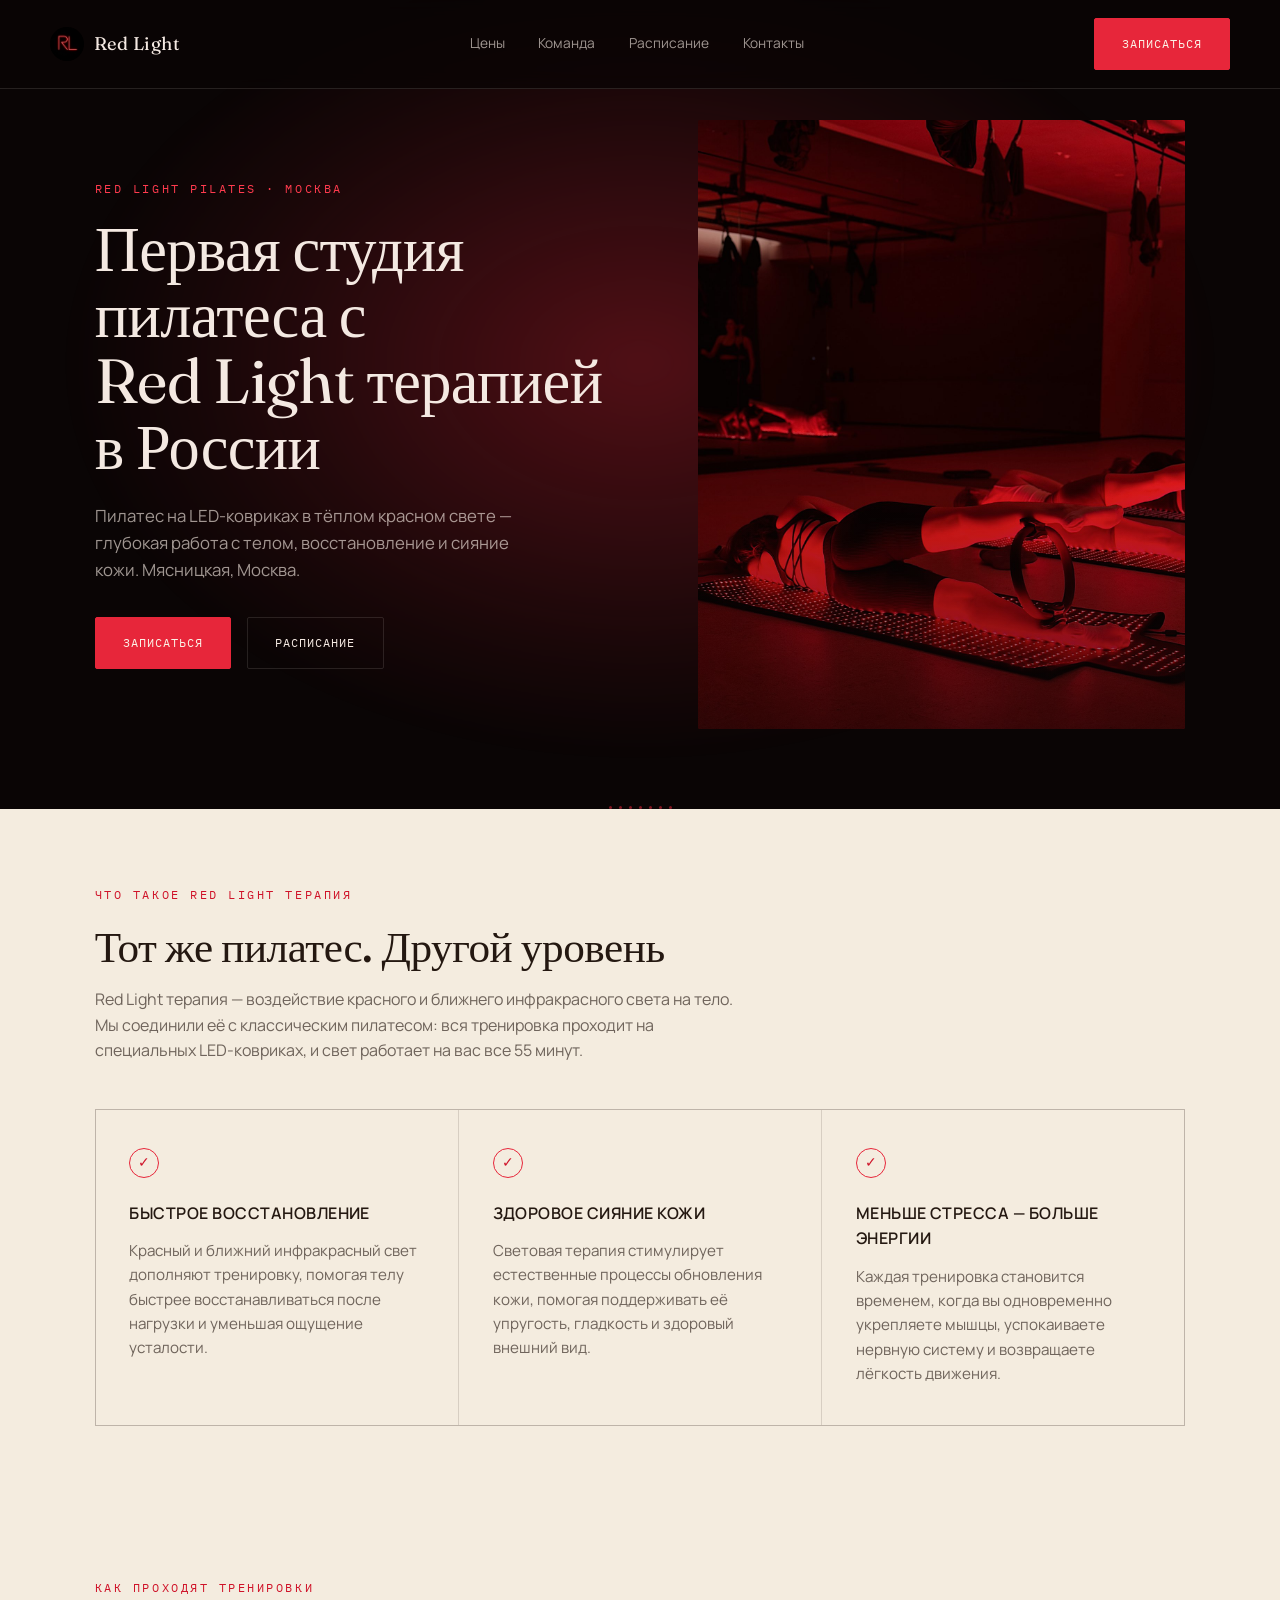
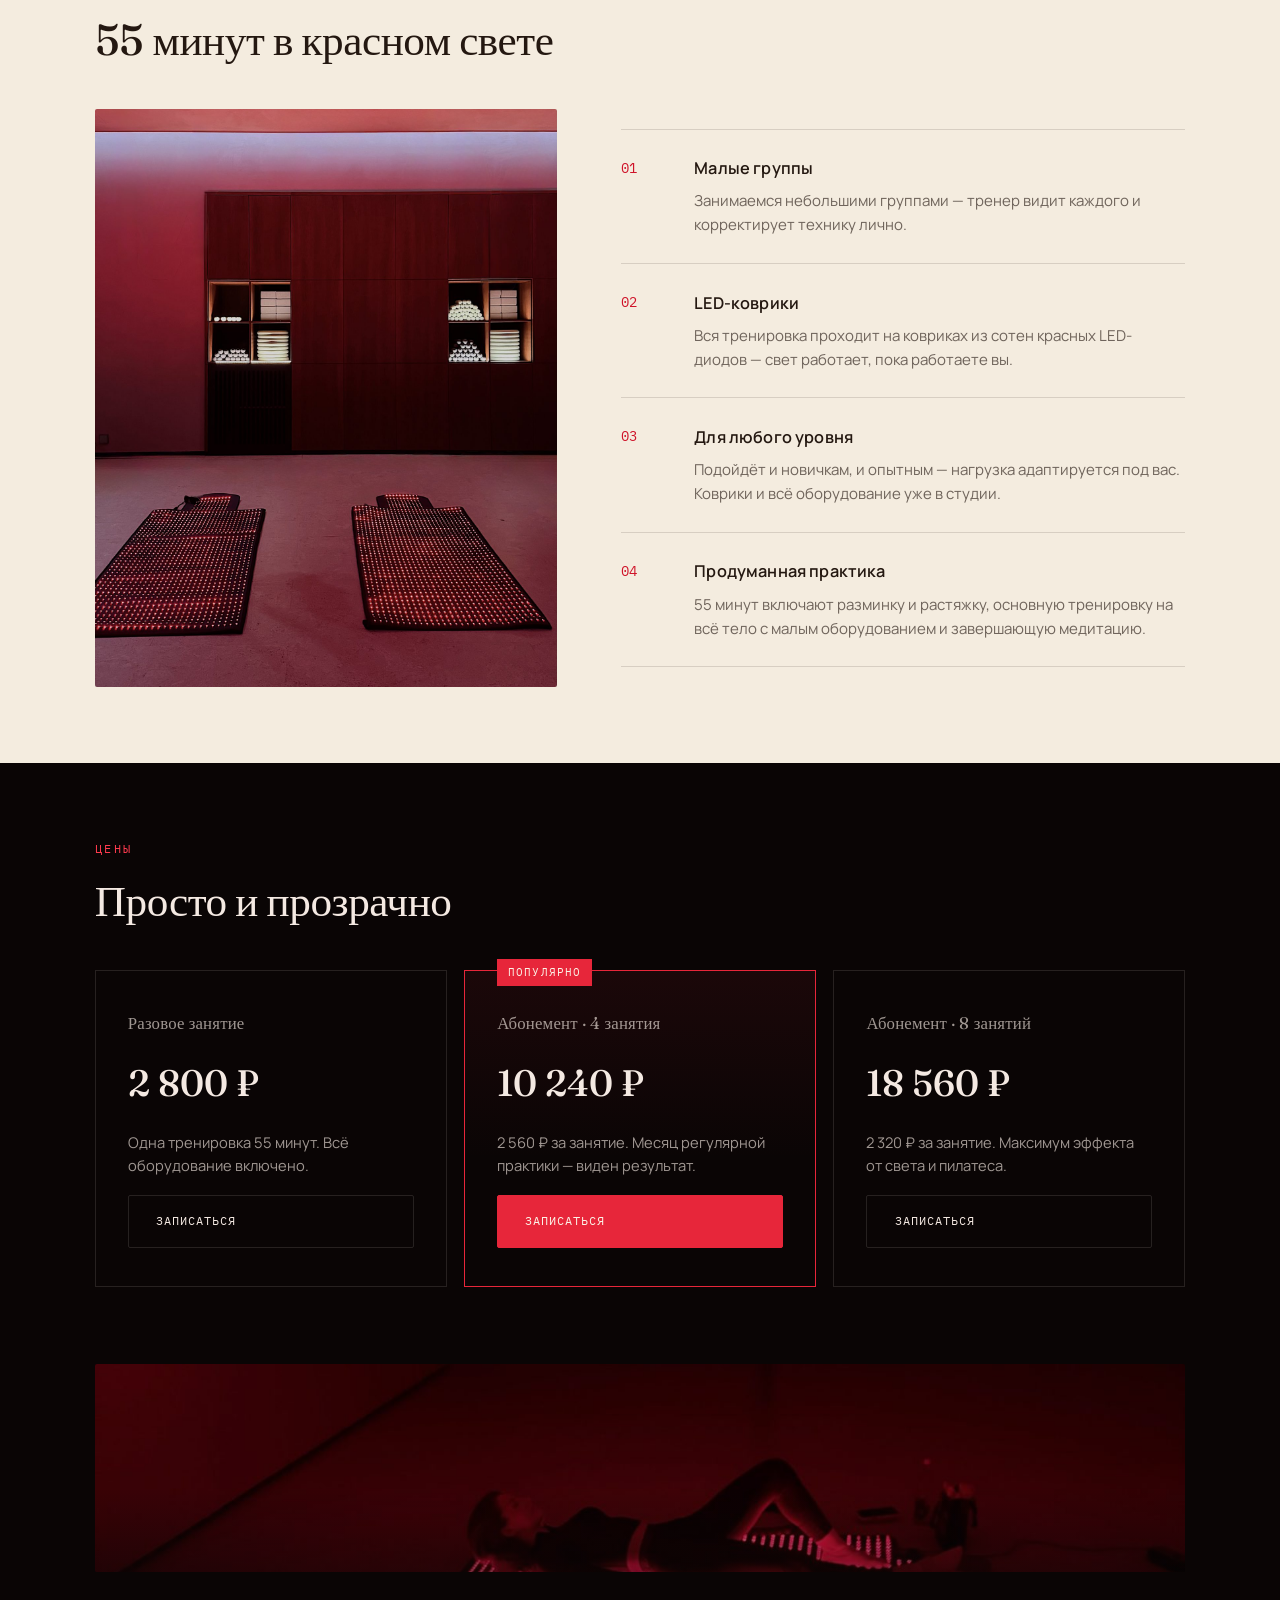
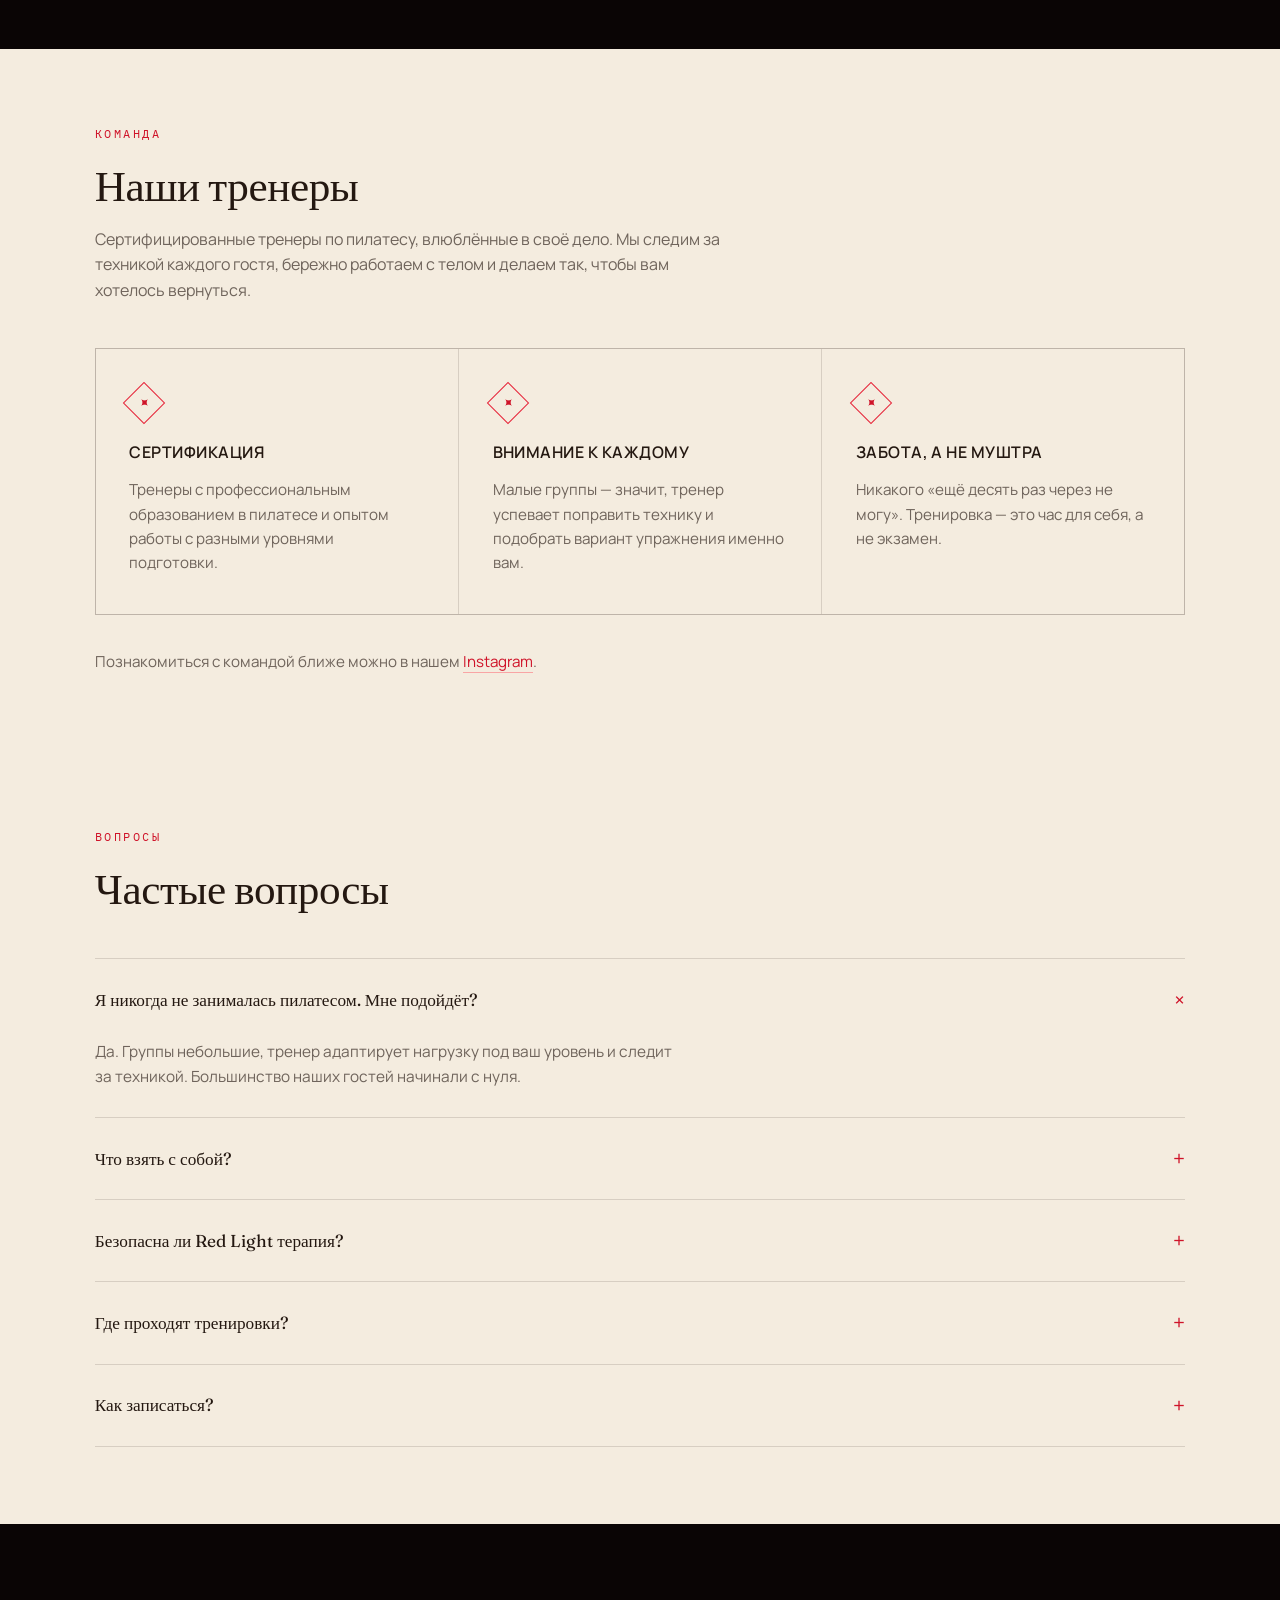
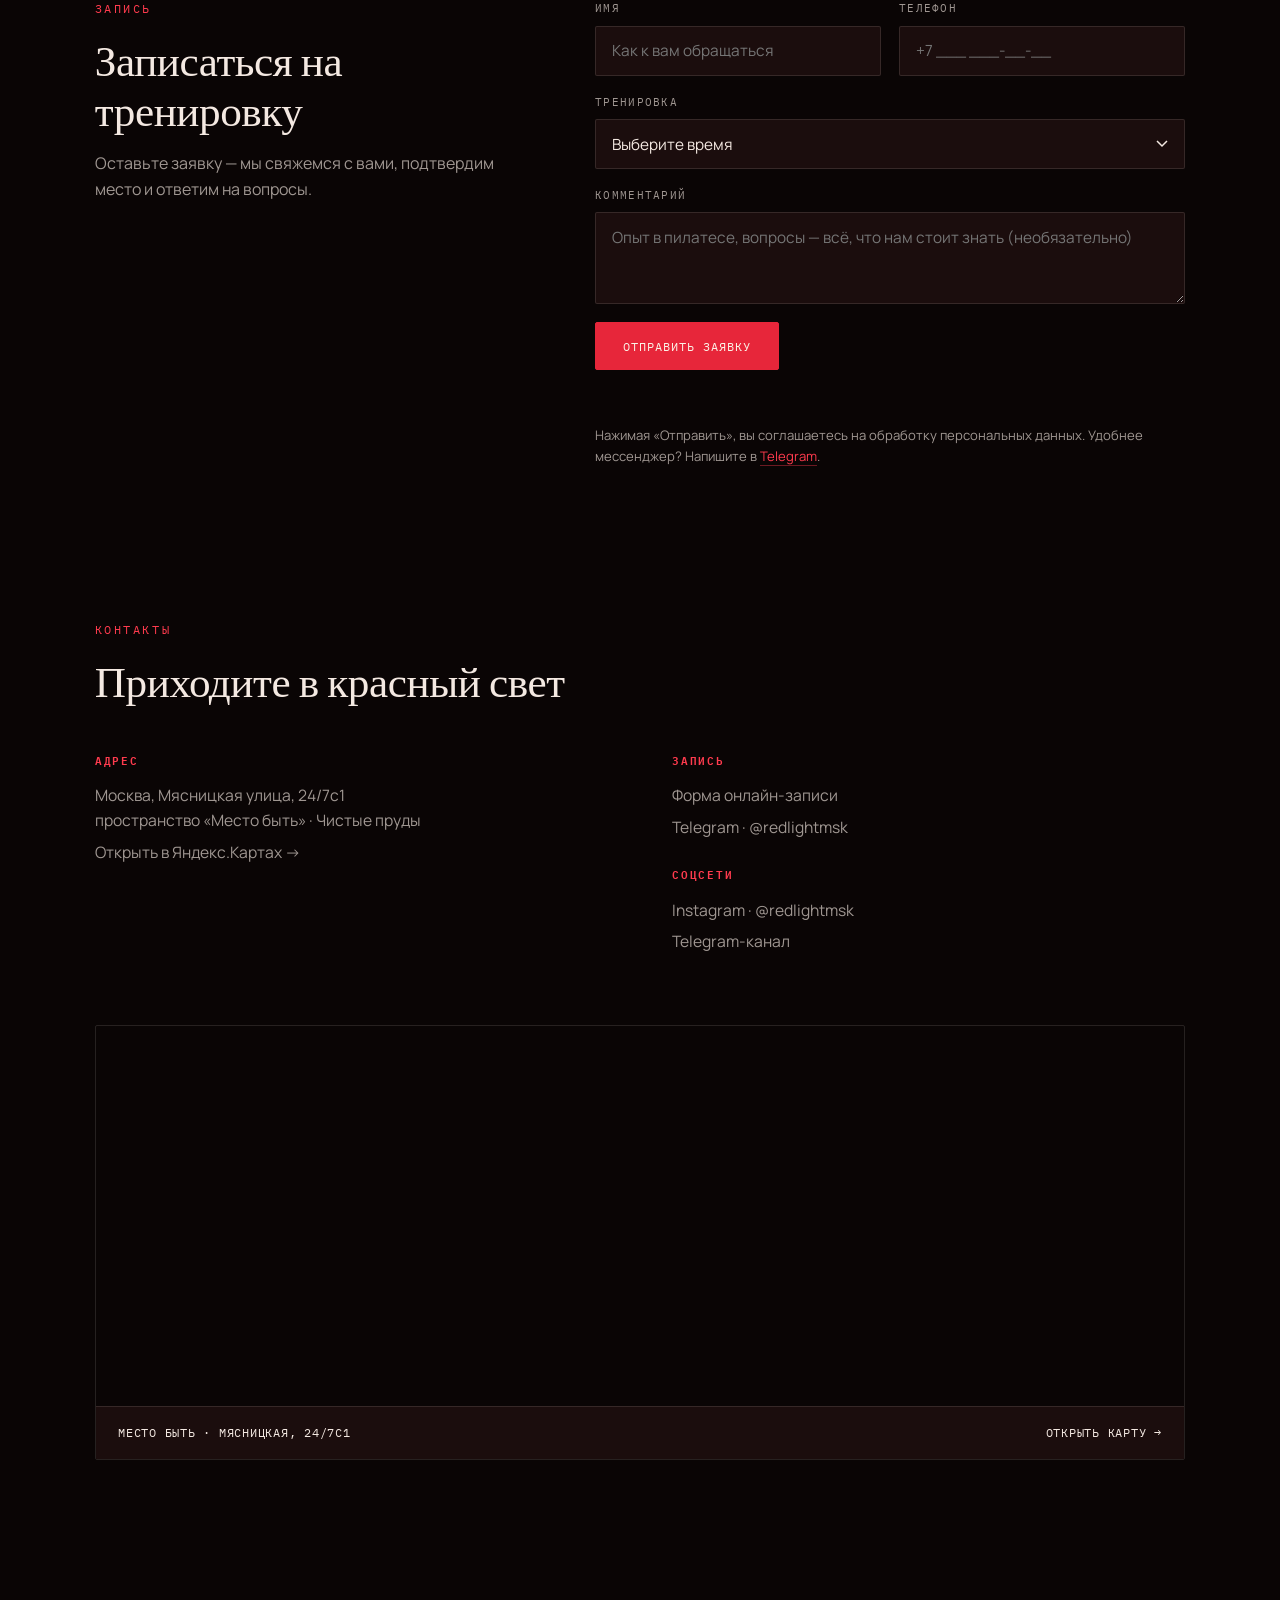
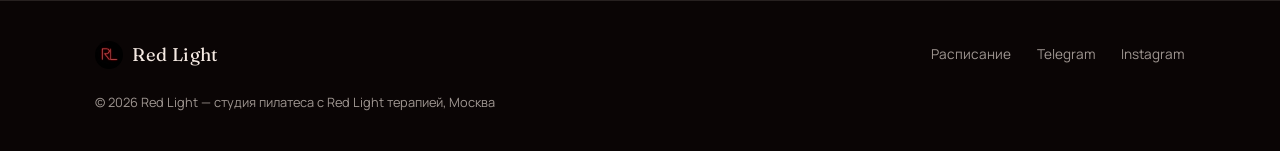
==== commit a5baeda9: "Red Light landing: v5 redesign (scarlet/black editorial style) Fraunces/Manrope/IBM Plex Mono, dotte" ====
--- a/index.html
+++ b/index.html
@@ -16,9 +16,9 @@
 <meta name="twitter:card" content="summary_large_image">
 <link rel="icon" type="image/png" sizes="192x192" href="img/favicon-192.png">
 <link rel="apple-touch-icon" href="img/favicon-192.png">
-<link rel="preload" href="fonts/tenorsans-400-cyr.woff2" as="font" type="font/woff2" crossorigin>
-<link rel="preload" href="fonts/tenorsans-400-lat.woff2" as="font" type="font/woff2" crossorigin>
-<link rel="stylesheet" href="fonts/fonts.css">
+<link rel="preconnect" href="https://fonts.googleapis.com">
+<link rel="preconnect" href="https://fonts.gstatic.com" crossorigin>
+<link href="https://fonts.googleapis.com/css2?family=Fraunces:opsz,wght@9..144,300;9..144,400;9..144,500;9..144,600&family=Manrope:wght@400;500;600;700&family=IBM+Plex+Mono:wght@400;500&display=swap" rel="stylesheet">
 <link rel="stylesheet" href="styles.css">
 <script type="application/ld+json">
 {
@@ -44,221 +44,243 @@
 </head>
 <body>
 
-<header class="nav">
-  <div class="nav__inner">
-    <a href="index.html" class="nav__logo" aria-label="Red Light — на главную">
-      <img class="nav__img" src="img/logo.jpg" alt="Логотип Red Light" width="640" height="640">
-      <span class="nav__name">Red&nbsp;Light</span>
+<header>
+  <div class="wrap nav">
+    <a class="logo" href="#top">
+      <img class="logo-mark" src="img/logo.jpg" alt="Логотип Red Light" width="34" height="34">
+      Red Light
     </a>
-    <nav class="nav__links" aria-label="Основная навигация">
+    <nav class="nav-links">
       <a href="#prices">Цены</a>
       <a href="#team">Команда</a>
       <a href="schedule.html">Расписание</a>
       <a href="#contacts">Контакты</a>
     </nav>
-    <div class="nav__actions">
-      <a class="btn btn--red btn--sm nav__cta" href="#booking">Записаться</a>
-      <button class="nav__burger" id="burger" aria-label="Меню" aria-expanded="false">
-        <span></span><span></span>
-      </button>
-    </div>
+    <a class="btn btn-solid nav-cta" href="#booking">Записаться</a>
+    <button class="burger" id="burger" aria-label="Меню" aria-expanded="false">
+      <span></span><span></span><span></span>
+    </button>
   </div>
-  <nav class="nav__mobile" id="navMobile" aria-label="Мобильная навигация">
+  <nav class="nav-mobile" id="navMobile" aria-label="Мобильная навигация">
     <a href="#prices">Цены</a>
     <a href="#team">Команда</a>
     <a href="schedule.html">Расписание</a>
     <a href="#contacts">Контакты</a>
-    <a href="#booking">Записаться</a>
+    <a class="btn btn-solid" href="#booking">Записаться</a>
   </nav>
 </header>
 
-<main>
+<main id="top">
 
   <!-- HERO -->
   <section class="hero">
-    <div class="hero__grid">
-      <div>
-        <p class="eyebrow">Red Light Pilates · Москва</p>
-        <h1 class="h1 hero__title">Первая студия пилатеса с использованием <span class="accent">Red&nbsp;Light</span> терапии в&nbsp;России</h1>
-        <p class="lead hero__sub">Пилатес на&nbsp;LED-ковриках в&nbsp;тёплом красном свете — глубокая работа с&nbsp;телом, восстановление и&nbsp;сияние кожи. Мясницкая, Москва.</p>
-        <div class="hero__cta">
-          <a class="btn btn--red" href="#booking">Записаться</a>
-          <a class="btn btn--light" href="schedule.html">Расписание</a>
-        </div>
-      </div>
-      <div class="hero__art">
-        <img class="hero__img" src="img/training.jpg" alt="Тренировка Red Light Pilates на LED-ковриках" width="720" height="1280">
-      </div>
-    </div>
-  </section>
-
-  <!-- STATEMENT -->
-  <section class="section section--cream center">
-    <div class="container">
-      <p class="statement reveal">Red Light — это больше, чем пилатес. Это час в&nbsp;<span class="accent">красном свете</span>, который работает на&nbsp;тело, кожу и&nbsp;нервную систему одновременно.</p>
-    </div>
-  </section>
-
-  <!-- ABOUT / FEATURES -->
-  <section class="section" id="about">
-    <div class="container">
-      <p class="eyebrow reveal">Что такое Red Light терапия</p>
-      <h2 class="h2 reveal">Тот же пилатес. Другой уровень</h2>
-      <p class="lead reveal">Red Light терапия — воздействие красного и&nbsp;ближнего инфракрасного света на&nbsp;тело. Мы&nbsp;соединили её с&nbsp;классическим пилатесом: вся тренировка проходит на&nbsp;специальных LED-ковриках, и&nbsp;свет работает на&nbsp;вас все 55&nbsp;минут.</p>
-      <div class="features">
-        <article class="feature feature--beige reveal">
-          <span class="feature__check">✓</span>
-          <h3>Кожа и&nbsp;коллаген</h3>
-          <p>Красный свет стимулирует выработку коллагена — кожа выглядит более упругой и&nbsp;сияющей.</p>
-        </article>
-        <article class="feature feature--blush reveal">
-          <span class="feature__check">✓</span>
-          <h3>Восстановление и&nbsp;меньше стресса</h3>
-          <p>Свет помогает мышцам восстанавливаться быстрее, а&nbsp;тёплое красное свечение расслабляет нервную систему. Час тренировки ощущается как ритуал заботы о&nbsp;себе.</p>
-        </article>
-        <article class="feature feature--sand reveal">
-          <span class="feature__check">✓</span>
-          <h3>Глубокая работа с&nbsp;телом</h3>
-          <p>Пилатес укрепляет мышцы кора, выравнивает осанку и&nbsp;возвращает телу лёгкость движения.</p>
-        </article>
-      </div>
-    </div>
-  </section>
-
-  <!-- HOW -->
-  <section class="section section--red" id="how">
-    <div class="container">
-      <p class="eyebrow reveal">Как проходят тренировки</p>
-      <h2 class="h2 reveal">55 минут в&nbsp;красном свете</h2>
-      <div class="how__grid">
-      <img class="how__img reveal" src="img/room.jpg" alt="Зал Red Light — LED-коврики в красном свете" width="720" height="1280">
-      <div class="rows">
-        <div class="row reveal">
-          <span class="row__num">01</span>
-          <h3>Малые группы</h3>
-          <p>Занимаемся небольшими группами — тренер видит каждого и&nbsp;корректирует технику лично.</p>
-        </div>
-        <div class="row reveal">
-          <span class="row__num">02</span>
-          <h3>LED-коврики</h3>
-          <p>Вся тренировка проходит на&nbsp;ковриках из&nbsp;сотен красных LED-диодов — свет работает, пока работаете вы.</p>
-        </div>
-        <div class="row reveal">
-          <span class="row__num">03</span>
-          <h3>Для любого уровня</h3>
-          <p>Подойдёт и&nbsp;новичкам, и&nbsp;опытным — нагрузка адаптируется под вас. Коврики и&nbsp;всё оборудование уже в&nbsp;студии.</p>
-        </div>
-      </div>
-      </div>
-    </div>
-  </section>
+    <div class="hero-glow"></div>
+    <div class="wrap hero-grid">
+      <div class="hero-copy">
+        <span class="eyebrow">Red&nbsp;Light Pilates · Москва</span>
+        <h1>Первая студия пилатеса с Red&nbsp;Light терапией в России</h1>
+        <p class="lede">Пилатес на LED-ковриках в тёплом красном свете — глубокая работа с телом, восстановление и сияние кожи. Мясницкая, Москва.</p>
+        <div class="hero-actions">
+          <a class="btn btn-solid" href="#booking">Записаться</a>
+          <a class="btn btn-ghost" href="schedule.html">Расписание</a>
+        </div>
+      </div>
+      <div class="hero-media">
+        <img src="img/hero-v2.jpg" alt="Тренировка Red Light Pilates на LED-ковриках" width="1400" height="1866" loading="eager">
+      </div>
+    </div>
+  </section>
+
+  <div class="dot-rule"><span></span><span></span><span></span><span></span><span></span><span></span><span></span></div>
+
+  <!-- WHAT IS RED LIGHT -->
+  <div class="theme-light">
+  <section id="method">
+    <div class="wrap">
+      <div class="head reveal">
+        <span class="eyebrow">Что такое Red&nbsp;Light терапия</span>
+        <h2>Тот же пилатес. Другой уровень</h2>
+        <p>Red&nbsp;Light терапия — воздействие красного и ближнего инфракрасного света на тело. Мы соединили её с классическим пилатесом: вся тренировка проходит на специальных LED-ковриках, и свет работает на вас все 55&nbsp;минут.</p>
+      </div>
+      <div class="cards reveal">
+        <div class="card">
+          <div class="mk">✓</div>
+          <h3>Быстрое восстановление</h3>
+          <p>Красный и ближний инфракрасный свет дополняют тренировку, помогая телу быстрее восстанавливаться после нагрузки и уменьшая ощущение усталости.</p>
+        </div>
+        <div class="card">
+          <div class="mk">✓</div>
+          <h3>Здоровое сияние кожи</h3>
+          <p>Световая терапия стимулирует естественные процессы обновления кожи, помогая поддерживать её упругость, гладкость и здоровый внешний вид.</p>
+        </div>
+        <div class="card">
+          <div class="mk">✓</div>
+          <h3>Меньше стресса — больше энергии</h3>
+          <p>Каждая тренировка становится временем, когда вы одновременно укрепляете мышцы, успокаиваете нервную систему и возвращаете лёгкость движения.</p>
+        </div>
+      </div>
+    </div>
+  </section>
+
+
+  <!-- HOW IT WORKS -->
+  <section id="process">
+    <div class="wrap">
+      <div class="head reveal">
+        <span class="eyebrow">Как проходят тренировки</span>
+        <h2>55 минут в красном свете</h2>
+      </div>
+      <div class="how">
+        <div class="how-media reveal">
+          <img src="img/process-v2.jpg" alt="Зал Red Light — LED-коврики в красном свете" width="1400" height="1866" loading="lazy">
+        </div>
+        <div class="steps reveal">
+          <div class="step">
+            <span class="num">01</span>
+            <div><h3>Малые группы</h3><p>Занимаемся небольшими группами — тренер видит каждого и корректирует технику лично.</p></div>
+          </div>
+          <div class="step">
+            <span class="num">02</span>
+            <div><h3>LED-коврики</h3><p>Вся тренировка проходит на ковриках из сотен красных LED-диодов — свет работает, пока работаете вы.</p></div>
+          </div>
+          <div class="step">
+            <span class="num">03</span>
+            <div><h3>Для любого уровня</h3><p>Подойдёт и новичкам, и опытным — нагрузка адаптируется под вас. Коврики и всё оборудование уже в студии.</p></div>
+          </div>
+          <div class="step">
+            <span class="num">04</span>
+            <div><h3>Продуманная практика</h3><p>55 минут включают разминку и растяжку, основную тренировку на всё тело с малым оборудованием и завершающую медитацию.</p></div>
+          </div>
+        </div>
+      </div>
+    </div>
+  </section>
+  </div>
 
   <!-- PRICES -->
-  <section class="section" id="prices">
-    <div class="container">
-      <p class="eyebrow reveal">Цены</p>
-      <h2 class="h2 reveal">Просто и&nbsp;прозрачно</h2>
-      <div class="prices">
-        <article class="price reveal">
+  <section id="prices">
+    <div class="wrap">
+      <div class="head reveal">
+        <span class="eyebrow">Цены</span>
+        <h2>Просто и прозрачно</h2>
+      </div>
+      <div class="prices reveal">
+        <div class="price-card">
           <h3>Разовое занятие</h3>
-          <p class="price__value">3 500 ₽</p>
-          <p class="price__desc">Одна тренировка 55&nbsp;минут. Всё оборудование включено.</p>
-          <a class="btn" href="#booking">Записаться</a>
-        </article>
-        <article class="price price--hot reveal">
-          <span class="price__badge">Популярно</span>
+          <div class="amount">2 800 ₽</div>
+          <p>Одна тренировка 55 минут. Всё оборудование включено.</p>
+          <a class="btn btn-ghost" href="#booking">Записаться</a>
+        </div>
+        <div class="price-card pop">
+          <span class="tag">Популярно</span>
           <h3>Абонемент · 4 занятия</h3>
-          <p class="price__value">12 800 ₽</p>
-          <p class="price__desc">3 200 ₽ за&nbsp;занятие. Месяц регулярной практики — виден результат.</p>
-          <a class="btn" href="#booking">Записаться</a>
-        </article>
-        <article class="price reveal">
+          <div class="amount">10 240 ₽</div>
+          <p>2 560 ₽ за занятие. Месяц регулярной практики — виден результат.</p>
+          <a class="btn btn-solid" href="#booking">Записаться</a>
+        </div>
+        <div class="price-card">
           <h3>Абонемент · 8 занятий</h3>
-          <p class="price__value">23 200 ₽</p>
-          <p class="price__desc">2 900 ₽ за&nbsp;занятие. Максимум эффекта от&nbsp;света и&nbsp;пилатеса.</p>
-          <a class="btn" href="#booking">Записаться</a>
-        </article>
+          <div class="amount">18 560 ₽</div>
+          <p>2 320 ₽ за занятие. Максимум эффекта от света и пилатеса.</p>
+          <a class="btn btn-ghost" href="#booking">Записаться</a>
+        </div>
+      </div>
+    </div>
+  </section>
+
+  <section class="photo-break-section">
+    <div class="wrap">
+      <div class="break break-inline reveal">
+        <img src="img/recovery-v2.jpg" alt="Восстановление после тренировки на LED-ковриках Red Light" width="1400" height="1866" loading="lazy">
       </div>
     </div>
   </section>
 
   <!-- TEAM -->
-  <section class="section section--cream" id="team">
-    <div class="container">
-      <p class="eyebrow reveal">Команда</p>
-      <h2 class="h2 reveal">Наши тренеры</h2>
-      <p class="lead reveal">Сертифицированные тренеры по&nbsp;пилатесу, влюблённые в&nbsp;своё дело. Мы&nbsp;следим за&nbsp;техникой каждого гостя, бережно работаем с&nbsp;телом и&nbsp;делаем так, чтобы вам хотелось вернуться.</p>
-      <div class="rows">
-        <div class="row reveal">
-          <span class="row__num">✦</span>
+  <div class="theme-light">
+  <section id="team">
+    <div class="wrap">
+      <div class="head reveal">
+        <span class="eyebrow">Команда</span>
+        <h2>Наши тренеры</h2>
+        <p>Сертифицированные тренеры по пилатесу, влюблённые в своё дело. Мы следим за техникой каждого гостя, бережно работаем с телом и делаем так, чтобы вам хотелось вернуться.</p>
+      </div>
+      <div class="team-cards reveal">
+        <div class="card">
+          <div class="mk">✦</div>
           <h3>Сертификация</h3>
-          <p>Тренеры с&nbsp;профессиональным образованием в&nbsp;пилатесе и&nbsp;опытом работы с&nbsp;разными уровнями подготовки.</p>
-        </div>
-        <div class="row reveal">
-          <span class="row__num">✦</span>
-          <h3>Внимание к&nbsp;каждому</h3>
-          <p>Малые группы — значит, тренер успевает поправить технику и&nbsp;подобрать вариант упражнения именно вам.</p>
-        </div>
-        <div class="row reveal">
-          <span class="row__num">✦</span>
-          <h3>Забота, а&nbsp;не&nbsp;муштра</h3>
-          <p>Никакого «ещё десять раз через не&nbsp;могу». Тренировка — это час для себя, а&nbsp;не&nbsp;экзамен.</p>
-        </div>
-      </div>
-      <p class="note reveal">Познакомиться с&nbsp;командой ближе можно в&nbsp;нашем <a href="https://www.instagram.com/redlightmsk" target="_blank" rel="noopener">Instagram</a>.</p>
+          <p>Тренеры с профессиональным образованием в пилатесе и опытом работы с разными уровнями подготовки.</p>
+        </div>
+        <div class="card">
+          <div class="mk">✦</div>
+          <h3>Внимание к каждому</h3>
+          <p>Малые группы — значит, тренер успевает поправить технику и подобрать вариант упражнения именно вам.</p>
+        </div>
+        <div class="card">
+          <div class="mk">✦</div>
+          <h3>Забота, а не муштра</h3>
+          <p>Никакого «ещё десять раз через не могу». Тренировка — это час для себя, а не экзамен.</p>
+        </div>
+      </div>
+      <p class="team-note reveal">Познакомиться с командой ближе можно в нашем <a href="https://www.instagram.com/redlightmsk" target="_blank" rel="noopener">Instagram</a>.</p>
     </div>
   </section>
 
   <!-- FAQ -->
-  <section class="section" id="faq">
-    <div class="container container--narrow">
-      <p class="eyebrow reveal">Вопросы</p>
-      <h2 class="h2 reveal">Частые вопросы</h2>
-      <div class="faq reveal">
-        <details>
+  <section id="faq">
+    <div class="wrap">
+      <div class="head reveal">
+        <span class="eyebrow">Вопросы</span>
+        <h2>Частые вопросы</h2>
+      </div>
+      <div class="faq-list reveal">
+        <details class="faq-item" open>
           <summary>Я никогда не занималась пилатесом. Мне подойдёт?</summary>
-          <p>Да. Группы небольшие, тренер адаптирует нагрузку под ваш уровень и следит за техникой. Большинство наших гостей начинали с нуля.</p>
-        </details>
-        <details>
+          <div class="a">Да. Группы небольшие, тренер адаптирует нагрузку под ваш уровень и следит за техникой. Большинство наших гостей начинали с нуля.</div>
+        </details>
+        <details class="faq-item">
           <summary>Что взять с собой?</summary>
-          <p>Удобную спортивную одежду и носочки. Коврики, оборудование и вода — уже в студии. Заниматься на LED-ковриках приятнее в форме, открывающей кожу — так свет работает эффективнее.</p>
-        </details>
-        <details>
-          <summary>Безопасна ли Red Light терапия?</summary>
-          <p>Красный свет — неинвазивное и мягкое воздействие без УФ-излучения. Есть ограничения: беременность, онкология, эпилепсия, приём фотосенсибилизирующих препаратов. Если сомневаетесь — напишите нам, подскажем.</p>
-        </details>
-        <details>
+          <div class="a">Удобную спортивную одежду и носочки. Коврики, оборудование и вода — уже в студии. Заниматься на LED-ковриках приятнее в форме, открывающей кожу — так свет работает эффективнее.</div>
+        </details>
+        <details class="faq-item">
+          <summary>Безопасна ли Red&nbsp;Light терапия?</summary>
+          <div class="a">Красный свет — неинвазивное и мягкое воздействие без УФ-излучения. Есть ограничения: беременность, онкология, эпилепсия, приём фотосенсибилизирующих препаратов. Если сомневаетесь — напишите нам, подскажем.</div>
+        </details>
+        <details class="faq-item">
           <summary>Где проходят тренировки?</summary>
-          <p>В пространстве «Место be» в центре Москвы: <a href="https://yandex.ru/maps/-/CPcUm65t" target="_blank" rel="noopener">Мясницкая улица, 24/7с1</a> — несколько минут пешком от метро Чистые пруды и Тургеневская.</p>
-        </details>
-        <details>
+          <div class="a">В пространстве «Место быть» в центре Москвы: <a href="https://yandex.ru/maps/org/mesto_byt/119053995261" target="_blank" rel="noopener">Мясницкая улица, 24/7с1</a> — несколько минут пешком от метро Чистые пруды и Тургеневская.</div>
+        </details>
+        <details class="faq-item">
           <summary>Как записаться?</summary>
-          <p>Заполните <a href="#booking">форму записи</a> — мы подтвердим место и ответим на вопросы. Запись обязательна: группы маленькие. Если удобнее — напишите в <a href="https://t.me/redlightmsk" target="_blank" rel="noopener">Telegram</a>.</p>
-        </details>
-      </div>
-    </div>
-  </section>
+          <div class="a">Заполните <a href="#booking">форму записи</a> — мы подтвердим место и ответим на вопросы. Запись обязательна: группы маленькие. Если удобнее — напишите в <a href="https://t.me/redlightmsk" target="_blank" rel="noopener">Telegram</a>.</div>
+        </details>
+      </div>
+    </div>
+  </section>
+  </div>
 
   <!-- BOOKING -->
-  <section class="section section--cream" id="booking">
-    <div class="container container--narrow center">
-      <p class="eyebrow reveal">Запись</p>
-      <h2 class="h2 reveal">Записаться на&nbsp;тренировку</h2>
-      <p class="lead reveal">Оставьте заявку — мы свяжемся с&nbsp;вами, подтвердим место и&nbsp;ответим на&nbsp;вопросы.</p>
-      <form class="form reveal" id="bookingForm" novalidate>
-        <div class="form__grid">
+  <section id="booking">
+    <div class="wrap booking">
+      <div class="booking-note reveal">
+        <span class="eyebrow">Запись</span>
+        <h2>Записаться на тренировку</h2>
+        <p>Оставьте заявку — мы свяжемся с вами, подтвердим место и ответим на вопросы.</p>
+      </div>
+      <form id="bookingForm" class="reveal" novalidate>
+        <div class="row2">
           <div class="field">
-            <label for="fName">Имя</label>
-            <input id="fName" name="name" type="text" autocomplete="name" required placeholder="Как к вам обращаться">
+            <label for="name">Имя</label>
+            <input type="text" id="name" name="name" autocomplete="name" required placeholder="Как к вам обращаться">
           </div>
           <div class="field">
-            <label for="fPhone">Телефон</label>
-            <input id="fPhone" name="phone" type="tel" autocomplete="tel" required placeholder="+7 ___ ___-__-__">
+            <label for="phone">Телефон</label>
+            <input type="tel" id="phone" name="phone" autocomplete="tel" required placeholder="+7 ___ ___-__-__">
           </div>
         </div>
         <div class="field">
-          <label for="fSlot">Тренировка</label>
-          <select id="fSlot" name="slot" required>
+          <label for="slot">Тренировка</label>
+          <select id="slot" name="slot" required>
             <option value="" disabled selected>Выберите время</option>
             <option>Четверг · 15:30</option>
             <option>Воскресенье · 17:00</option>
@@ -266,55 +288,68 @@
           </select>
         </div>
         <div class="field">
-          <label for="fMsg">Комментарий</label>
-          <textarea id="fMsg" name="message" placeholder="Опыт в пилатесе, вопросы — всё, что нам стоит знать (необязательно)"></textarea>
+          <label for="comment">Комментарий</label>
+          <textarea id="comment" name="comment" rows="3" placeholder="Опыт в пилатесе, вопросы — всё, что нам стоит знать (необязательно)"></textarea>
         </div>
         <input type="text" name="_honey" style="display:none" tabindex="-1" autocomplete="off">
-        <button class="btn btn--red form__submit" type="submit" id="submitBtn">Отправить заявку</button>
-        <p class="form__status" id="formStatus" role="status"></p>
-        <p class="form__hint">Нажимая «Отправить», вы соглашаетесь на обработку персональных данных. Удобнее мессенджер? Напишите в <a href="https://t.me/redlightmsk" target="_blank" rel="noopener">Telegram</a>.</p>
+        <button type="submit" class="btn btn-solid" style="justify-self:start">Отправить заявку</button>
+        <p class="form-msg" id="formMsg" role="status"></p>
+        <p class="consent">Нажимая «Отправить», вы соглашаетесь на обработку персональных данных. Удобнее мессенджер? Напишите в <a href="https://t.me/redlightmsk" target="_blank" rel="noopener">Telegram</a>.</p>
       </form>
     </div>
   </section>
 
-  <!-- CONTACTS -->
-  <section class="section section--dark center" id="contacts">
-    <div class="container">
-      <p class="eyebrow reveal">Контакты</p>
-      <h2 class="h2 reveal">Приходите в&nbsp;красный свет</h2>
-      <div class="contacts reveal">
-        <div class="contacts__item">
-          <span class="contacts__label">Адрес</span>
-          <a href="https://yandex.ru/maps/-/CPcUm65t" target="_blank" rel="noopener">Москва, Мясницкая улица, 24/7с1<br><span class="contacts__hint">пространство «Место be» · Чистые пруды · открыть в Яндекс.Картах</span></a>
-        </div>
-        <div class="contacts__item">
-          <span class="contacts__label">Запись</span>
-          <a href="#booking">Форма онлайн-записи</a><br>
-          <a href="https://t.me/redlightmsk" target="_blank" rel="noopener"><span class="contacts__hint">Telegram · @redlightmsk</span></a>
-        </div>
-        <div class="contacts__item">
-          <span class="contacts__label">Соцсети</span>
-          <a href="https://www.instagram.com/redlightmsk" target="_blank" rel="noopener">Instagram · @redlightmsk</a><br>
-          <a href="https://t.me/redlightmsk" target="_blank" rel="noopener"><span class="contacts__hint">Telegram-канал</span></a>
-        </div>
-      </div>
-      <img class="contacts__photo reveal" src="img/lounge.jpg" alt="Лаунж-зона пространства «Место be»" width="720" height="1280">
+  <!-- CONTACTS + MAP -->
+  <section id="contacts">
+    <div class="wrap">
+      <div class="head reveal">
+        <span class="eyebrow">Контакты</span>
+        <h2>Приходите в красный свет</h2>
+      </div>
+
+      <div class="contacts-grid reveal">
+        <div class="contact-block">
+          <h3>Адрес</h3>
+          <p>Москва, Мясницкая улица, 24/7с1<br>пространство «Место быть» · Чистые пруды</p>
+          <a href="https://yandex.ru/maps/org/mesto_byt/119053995261" target="_blank" rel="noopener">Открыть в Яндекс.Картах →</a>
+        </div>
+        <div class="contact-block">
+          <h3>Запись</h3>
+          <a href="#booking">Форма онлайн-записи</a>
+          <a href="https://t.me/redlightmsk" target="_blank" rel="noopener">Telegram · @redlightmsk</a>
+          <h3 style="margin-top:1.6rem">Соцсети</h3>
+          <a href="https://www.instagram.com/redlightmsk" target="_blank" rel="noopener">Instagram · @redlightmsk</a>
+          <a href="https://t.me/redlightmsk" target="_blank" rel="noopener">Telegram-канал</a>
+        </div>
+      </div>
+
+      <div class="map-wrap reveal">
+        <iframe class="map-embed" src="https://yandex.ru/map-widget/v1/?ll=37.635179%2C55.762693&z=16&pt=37.635179,55.762693,pm2rdm" loading="lazy" title="Red Light на карте — Мясницкая улица, 24/7с1" aria-label="Карта: Место быть, Мясницкая улица, 24/7с1"></iframe>
+        <a class="map-link" href="https://yandex.ru/maps/-/CPcUm65t" target="_blank" rel="noopener">
+          <span>Место быть · Мясницкая, 24/7с1</span>
+          <span>Открыть карту →</span>
+        </a>
+      </div>
+
     </div>
   </section>
 
 </main>
 
-<footer class="footer">
-  <div class="footer__inner">
-    <div class="footer__brand">
-      <img class="footer__img" src="img/logo.jpg" alt="Red Light" width="640" height="640">
-      <p>© 2026 Red Light — студия пилатеса с Red Light терапией, Москва</p>
-    </div>
-    <div class="footer__links">
-      <a href="schedule.html">Расписание</a>
-      <a href="https://t.me/redlightmsk" target="_blank" rel="noopener">Telegram</a>
-      <a href="https://www.instagram.com/redlightmsk" target="_blank" rel="noopener">Instagram</a>
-    </div>
+<footer>
+  <div class="wrap">
+    <div class="foot-row">
+      <a class="logo" href="#top">
+        <img class="logo-mark" src="img/logo.jpg" alt="Red Light" width="28" height="28">
+        Red Light
+      </a>
+      <div class="foot-links">
+        <a href="schedule.html">Расписание</a>
+        <a href="https://t.me/redlightmsk" target="_blank" rel="noopener">Telegram</a>
+        <a href="https://www.instagram.com/redlightmsk" target="_blank" rel="noopener">Instagram</a>
+      </div>
+    </div>
+    <p class="foot-copy">© 2026 Red&nbsp;Light — студия пилатеса с Red&nbsp;Light терапией, Москва</p>
   </div>
 </footer>
 
--- a/styles.css
+++ b/styles.css
@@ -1,332 +1,330 @@
-/* Red Light — минималистичный стиль по образцу reformathletica.com.
-   Tenor Sans (uppercase headings) + Helvetica Neue light body. Белый фон, красный акцент. */
+/* Red Light — v5 design. Scarlet/near-black editorial style.
+   Fraunces (headings) + Manrope (body) + IBM Plex Mono (eyebrow/UI chrome). */
 
 :root {
-  --white: #ffffff;
-  --black: #0b0808;
-  --near-black: #171010;
-  --cream: #f7f1e6;
-  --beige: #f2e9da;
-  --blush: #f4e2d3;
-  --sand: #e9d9b8;
-  --crimson: #a4131f;
-  --crimson-dark: #7c0e18;
-  --gold: #d8a35c;
-  --ink: #241a13;
-  --ink-soft: #6f6154;
-  --red: #d92323;
-  --red-neon: #ff2b2b;
-  --line: #e5e0d8;
-  --line-dark: rgba(255,255,255,.14);
-  --white-soft: rgba(255,255,255,.78);
-  --radius: 20px;
-  --ease: cubic-bezier(.22,.61,.36,1);
-  --heading: 'Tenor Sans', 'Onest', sans-serif;
-  --body: 'Helvetica Neue', 'Onest', Arial, sans-serif;
-}
-
-* { margin: 0; padding: 0; box-sizing: border-box; }
+  --ink: #0a0505;
+  --ink-2: #150808;
+  --panel: #1b0d0d;
+  --scarlet: #e7263a;
+  --scarlet-deep: #7a0f1c;
+  --scarlet-bright: #ff3b4e;
+  --cream: #f4e9e2;
+  --cream-dim: rgba(244, 233, 226, .64);
+  --cream-faint: rgba(244, 233, 226, .14);
+  --line: rgba(244, 233, 226, .12);
+  --on-scarlet: #fbf3e7;
+  --radius: 2px;
+  --ease: cubic-bezier(.22, .61, .36, 1);
+}
+/* beige theme scope — wraps specific section groups for a dark/beige rhythm */
+.theme-light {
+  --ink: #f4ecdf;
+  --ink-2: #efe4cf;
+  --panel: #eadfc7;
+  --cream: #241811;
+  --cream-dim: rgba(36, 24, 17, .64);
+  --cream-faint: rgba(36, 24, 17, .14);
+  --line: rgba(36, 24, 17, .14);
+  --scarlet-bright: #cf1329;
+}
+
+* { box-sizing: border-box; margin: 0; padding: 0; }
 html { scroll-behavior: smooth; }
 body {
-  font-family: var(--body);
-  font-weight: 300;
-  background: var(--white);
-  color: var(--ink);
-  line-height: 1.65;
+  background: var(--ink);
+  color: var(--cream);
+  font-family: 'Manrope', sans-serif;
   font-size: 16px;
+  line-height: 1.6;
   -webkit-font-smoothing: antialiased;
 }
 img { max-width: 100%; display: block; }
-a { color: inherit; }
-
-/* ---------- Type ---------- */
-.h1, .h2 {
-  font-family: var(--heading);
-  font-weight: 400;
+a { color: inherit; text-decoration: none; }
+ul { list-style: none; }
+
+.eyebrow {
+  font-family: 'IBM Plex Mono', monospace;
+  font-size: .72rem;
+  letter-spacing: .22em;
   text-transform: uppercase;
-  letter-spacing: .04em;
-  line-height: 1.18;
-}
-.h1 { font-size: clamp(25px, 4.6vw, 56px); overflow-wrap: break-word; }
-.h2 { font-size: clamp(24px, 3.2vw, 40px); margin-bottom: 20px; }
-.eyebrow {
-  font-size: 12px; font-weight: 400; text-transform: uppercase; letter-spacing: .22em;
-  color: var(--crimson); margin-bottom: 20px;
-}
-.lead { font-size: clamp(16px, 1.8vw, 19px); color: var(--ink-soft); max-width: 640px; }
+  color: var(--scarlet-bright);
+  display: block;
+  margin-bottom: 1.1rem;
+}
+h1, h2, h3 {
+  font-family: 'Fraunces', serif;
+  font-weight: 500;
+  letter-spacing: -.01em;
+  color: var(--cream);
+}
+h1 { font-size: clamp(2.2rem, 5.4vw, 3.9rem); line-height: 1.06; font-weight: 400; }
+h2 { font-size: clamp(1.7rem, 3.6vw, 2.7rem); line-height: 1.14; font-weight: 500; }
+h3 { font-size: 1.15rem; font-weight: 600; font-family: 'Manrope', sans-serif; letter-spacing: .01em; }
+.wrap { max-width: 1180px; margin: 0 auto; padding: 0 clamp(1.2rem, 4vw, 2.8rem); }
+section { padding: clamp(3rem, 6vw, 5.5rem) 0; background: var(--ink); }
 
 /* ---------- Buttons ---------- */
 .btn {
-  display: inline-flex; align-items: center; justify-content: center;
-  padding: 14px 34px; border-radius: 999px; border: 1px solid var(--ink);
-  font-family: var(--body); font-weight: 400; font-size: 13px;
-  text-transform: uppercase; letter-spacing: .18em; text-decoration: none;
-  cursor: pointer; background: transparent; color: var(--ink);
-  transition: background .35s var(--ease), color .35s var(--ease), border-color .35s, transform .35s var(--ease);
-}
-.btn:hover { background: var(--ink); color: var(--white); transform: translateY(-1px); }
-.btn--solid { background: var(--ink); color: var(--white); }
-.btn--solid:hover { background: var(--red); border-color: var(--red); }
-.btn--red { background: var(--red-neon); border-color: var(--red-neon); color: #fff; box-shadow: 0 8px 28px rgba(255,43,43,.3); }
-.btn--red:hover { background: #fff; border-color: #fff; color: var(--black); }
-.btn--light { border-color: rgba(255,255,255,.5); color: #fff; }
-.btn--light:hover { background: #fff; border-color: #fff; color: var(--black); }
-.btn--sm { padding: 10px 24px; font-size: 12px; }
+  display: inline-flex; align-items: center; gap: .5rem;
+  font-family: 'IBM Plex Mono', monospace;
+  font-size: .78rem; letter-spacing: .08em; text-transform: uppercase;
+  padding: .95rem 1.7rem;
+  border: 1px solid var(--scarlet);
+  border-radius: var(--radius);
+  transition: background .25s var(--ease), color .25s var(--ease), box-shadow .25s var(--ease),
+              border-color .25s var(--ease), transform .25s var(--ease);
+  white-space: nowrap;
+  cursor: pointer;
+}
+.btn:hover { transform: translateY(-2px); }
+.btn:active { transform: translateY(0); transition-duration: .1s; }
+.btn-solid { background: var(--scarlet); color: var(--on-scarlet); border-color: var(--scarlet); }
+.btn-solid:hover { background: var(--scarlet-bright); box-shadow: 0 8px 28px rgba(231, 38, 58, .45); }
+.btn-ghost { color: var(--cream); border-color: var(--line); }
+.btn-ghost:hover { border-color: var(--scarlet); color: var(--scarlet-bright); box-shadow: 0 8px 24px rgba(231, 38, 58, .18); }
 
 /* ---------- Header ---------- */
-.nav {
-  position: sticky; top: 0; z-index: 100;
-  background: rgba(11,8,8,.88);
-  backdrop-filter: blur(16px); -webkit-backdrop-filter: blur(16px);
-  border-bottom: 1px solid var(--line-dark);
-}
-.nav__inner {
-  max-width: 1180px; margin: 0 auto; padding: 14px 24px;
-  display: flex; align-items: center; justify-content: space-between; gap: 24px;
-}
-.nav__logo { display: flex; align-items: center; gap: 14px; text-decoration: none; }
-.nav__img { width: 44px; height: 44px; border-radius: 12px; }
-.nav__name {
-  font-family: var(--heading); text-transform: uppercase; letter-spacing: .14em;
-  font-size: 16px; color: #fff;
-}
-.nav__links { display: flex; gap: 32px; }
-.nav__links a {
-  text-decoration: none; font-size: 12px; text-transform: uppercase; letter-spacing: .18em;
-  color: var(--white-soft); transition: color .3s;
-}
-.nav__links a:hover, .nav__links a.is-active { color: var(--red-neon); }
-.nav__actions { display: flex; align-items: center; gap: 8px; }
-.nav__burger { display: none; background: none; border: none; width: 44px; height: 44px; cursor: pointer; position: relative; }
-.nav__burger span {
-  position: absolute; left: 12px; width: 20px; height: 1.5px; background: #fff; border-radius: 2px;
-  transition: transform .3s var(--ease), top .3s var(--ease);
-}
-.nav__burger span:first-child { top: 19px; }
-.nav__burger span:last-child { top: 26px; }
-.nav__burger.is-open span:first-child { top: 22px; transform: rotate(45deg); }
-.nav__burger.is-open span:last-child { top: 22px; transform: rotate(-45deg); }
-.nav__mobile { display: none; flex-direction: column; padding: 4px 24px 18px; background: rgba(11,8,8,.97); border-bottom: 1px solid var(--line-dark); }
-.nav__mobile.is-open { display: flex; }
-.nav__mobile a {
-  text-decoration: none; padding: 13px 0; font-size: 13px; text-transform: uppercase;
-  letter-spacing: .18em; color: #fff; border-top: 1px solid var(--line-dark);
-}
-.nav__mobile a:first-child { border-top: none; }
+header {
+  position: fixed; top: 0; left: 0; right: 0; z-index: 100;
+  background: rgba(10, 5, 5, .75);
+  backdrop-filter: blur(10px); -webkit-backdrop-filter: blur(10px);
+  border-bottom: 1px solid var(--line);
+  transition: background .3s var(--ease);
+}
+.nav { display: flex; align-items: center; justify-content: space-between; padding: 1.1rem 0; }
+.logo { display: flex; align-items: center; gap: .6rem; font-family: 'Fraunces', serif; font-size: 1.15rem; letter-spacing: .02em; transition: opacity .25s var(--ease); }
+.logo:hover { opacity: .8; }
+.logo img { width: 34px; height: 34px; border-radius: 50%; object-fit: cover; }
+.nav-links { display: flex; align-items: center; gap: 2.1rem; font-size: .86rem; }
+.nav-links a { position: relative; color: var(--cream-dim); transition: color .25s var(--ease); padding-bottom: 2px; }
+.nav-links a::after {
+  content: ""; position: absolute; left: 0; right: 100%; bottom: -3px; height: 1px;
+  background: var(--scarlet-bright); transition: right .3s var(--ease);
+}
+.nav-links a:hover { color: var(--cream); }
+.nav-links a:hover::after { right: 0; }
+.nav-cta { flex-shrink: 0; }
+.burger { display: none; flex-direction: column; gap: 5px; background: none; border: none; cursor: pointer; padding: .4rem; }
+.burger span { width: 22px; height: 1px; background: var(--cream); transition: transform .3s var(--ease), opacity .3s var(--ease); }
+.burger.is-open span:nth-child(1) { transform: translateY(6px) rotate(45deg); }
+.burger.is-open span:nth-child(2) { opacity: 0; }
+.burger.is-open span:nth-child(3) { transform: translateY(-6px) rotate(-45deg); }
+
+.nav-mobile {
+  display: none; flex-direction: column; padding: .4rem 0 1.2rem;
+  background: rgba(10, 5, 5, .97); border-top: 1px solid var(--line);
+}
+.nav-mobile.is-open { display: flex; }
+.nav-mobile a {
+  padding: .9rem 0; font-size: .86rem; text-transform: uppercase; letter-spacing: .1em;
+  color: var(--cream); border-top: 1px solid var(--line);
+}
+.nav-mobile a:first-child { border-top: none; }
+.nav-mobile .btn { margin-top: .9rem; align-self: flex-start; }
+
 @media (max-width: 900px) {
-  .nav__links { display: none; }
-  .nav__burger { display: block; }
-  .nav__cta { display: none; }
-}
-
-/* ---------- Layout ---------- */
-.section { padding: clamp(64px, 9vw, 120px) 24px; }
-.section--cream { background: var(--cream); }
-.section--beige { background: var(--beige); }
-
-/* Dark & crimson section variants (v1 gamma) */
-.section--red { background: linear-gradient(160deg, var(--crimson), var(--crimson-dark)); color: #fff; }
-.section--red .lead, .section--red .row p { color: var(--white-soft); }
-.section--red .eyebrow { color: var(--gold); }
-.section--red .rows, .section--red .row { border-color: var(--line-dark); }
-.section--red .row__num { color: var(--gold); }
-.section--dark { background: var(--black); color: #fff; }
-.section--dark .lead { color: var(--white-soft); }
-.section--dark .eyebrow { color: var(--red-neon); }
-.section--tight { padding-top: 0; }
-.container { max-width: 1180px; margin: 0 auto; }
-.container--narrow { max-width: 720px; }
-.center { text-align: center; }
-.center .lead { margin-left: auto; margin-right: auto; }
+  .nav-links { display: none; }
+  .nav-cta { display: none; }
+  .burger { display: flex; }
+}
 
 /* ---------- Hero ---------- */
-.hero {
-  background: var(--black); color: #fff; position: relative; overflow: hidden;
-  padding: clamp(72px, 10vw, 140px) 24px clamp(56px, 7vw, 100px);
-}
-.hero::before {
-  content: ''; position: absolute; inset: 0; pointer-events: none;
-  background: radial-gradient(ellipse 55% 60% at 72% 40%, rgba(255,43,43,.14), transparent 70%);
-}
-.hero .lead { color: var(--white-soft); }
-.hero .eyebrow { color: var(--red-neon); }
-.hero__grid {
-  max-width: 1180px; margin: 0 auto;
-  display: grid; grid-template-columns: 1.35fr 1fr; gap: clamp(40px, 6vw, 90px); align-items: center;
-}
-@media (max-width: 860px) { .hero__grid { grid-template-columns: 1fr; } }
-.hero__title { margin-bottom: 28px; }
-.hero__title .accent { color: var(--red-neon); text-shadow: 0 0 26px rgba(255,43,43,.55); }
-.hero__sub { margin-bottom: 40px; }
-.hero__cta { display: flex; gap: 14px; flex-wrap: wrap; }
-.hero__art { position: relative; }
-.hero__img {
-  width: 100%; max-width: 360px; height: auto; border-radius: var(--radius); margin: 0 auto;
-  box-shadow: 0 0 70px rgba(255,43,43,.28);
-}
-@media (max-width: 860px) { .hero__img { max-width: 300px; } }
-
-/* ---------- Statement ---------- */
-.statement {
-  font-family: var(--heading); text-transform: uppercase; letter-spacing: .05em;
-  font-size: clamp(20px, 2.8vw, 32px); line-height: 1.45; max-width: 880px; margin: 0 auto;
-}
-.statement .accent { color: var(--crimson); }
-
-/* ---------- Feature cards (Reform-style colored blocks) ---------- */
-.features { display: grid; grid-template-columns: repeat(3, 1fr); gap: 16px; margin-top: 56px; }
-@media (max-width: 860px) { .features { grid-template-columns: 1fr; } }
-.feature { border-radius: var(--radius); padding: clamp(32px, 4vw, 52px) clamp(26px, 3vw, 40px); min-height: 300px; display: flex; flex-direction: column; }
-.feature--beige { background: var(--beige); }
-.feature--blush { background: var(--blush); }
-.feature--sand { background: var(--sand); }
-.feature__check {
-  width: 40px; height: 40px; border: 1px solid var(--crimson); border-radius: 50%;
-  color: var(--crimson);
-  display: flex; align-items: center; justify-content: center; font-size: 16px; margin-bottom: 28px;
-}
-.feature h3 {
-  font-family: var(--heading); font-weight: 400; text-transform: uppercase;
-  letter-spacing: .06em; font-size: 20px; line-height: 1.3; margin-bottom: 14px;
-}
-.feature p { font-size: 15px; color: rgba(29,29,31,.72); }
-
-/* ---------- How grid (photo + rows) ---------- */
-.how__grid {
-  display: grid; grid-template-columns: 1fr 1.7fr; gap: clamp(32px, 4vw, 72px);
-  align-items: center; margin-top: 48px;
-}
-.how__grid .rows { margin-top: 0; }
-.how__img {
-  width: 100%; max-height: 560px; object-fit: cover; object-position: center 75%;
-  border-radius: var(--radius); box-shadow: 0 24px 60px rgba(0,0,0,.35);
-}
-@media (max-width: 860px) {
-  .how__grid { grid-template-columns: 1fr; }
-  .how__img { max-height: 420px; }
-}
-
-/* ---------- Numbered rows ---------- */
-.rows { margin-top: 48px; border-top: 1px solid var(--line); }
-.row { display: grid; grid-template-columns: 80px 1fr 1.4fr; gap: 24px; padding: 32px 0; border-bottom: 1px solid var(--line); align-items: baseline; }
-@media (max-width: 720px) { .row { grid-template-columns: 48px 1fr; } .row p { grid-column: 2; } }
-.row__num { font-family: var(--heading); font-size: 15px; color: var(--crimson); letter-spacing: .1em; }
-.row h3 { font-family: var(--heading); font-weight: 400; text-transform: uppercase; letter-spacing: .06em; font-size: 19px; }
-.row p { color: var(--ink-soft); font-size: 15px; }
-
-/* ---------- Prices ---------- */
-.prices { display: grid; grid-template-columns: repeat(3, 1fr); gap: 16px; margin-top: 56px; }
-@media (max-width: 860px) { .prices { grid-template-columns: 1fr; } }
-.price {
-  border: 1px solid var(--line); border-radius: var(--radius); padding: 44px 34px;
-  display: flex; flex-direction: column; gap: 14px; background: var(--white);
-  transition: border-color .35s, transform .35s var(--ease);
-}
-.price:hover { border-color: var(--ink); transform: translateY(-4px); }
-.price--hot { background: var(--ink); color: var(--white); border-color: var(--ink); }
-.price--hot .price__desc { color: rgba(255,255,255,.65); }
-.price--hot .btn { border-color: #fff; color: #fff; }
-.price--hot .btn:hover { background: #fff; color: var(--ink); }
-.price h3 { font-family: var(--heading); font-weight: 400; text-transform: uppercase; letter-spacing: .1em; font-size: 14px; }
-.price__value { font-family: var(--heading); font-size: clamp(34px, 3.6vw, 44px); line-height: 1; }
-.price__desc { font-size: 14px; color: var(--ink-soft); flex-grow: 1; }
-.price__badge {
-  align-self: flex-start; font-size: 11px; text-transform: uppercase; letter-spacing: .18em;
-  color: var(--red-neon); border: 1px solid var(--red-neon); border-radius: 999px; padding: 5px 12px;
-}
+.hero { position: relative; padding-top: calc(5.5rem + 2.5vw); overflow: hidden; }
+.hero-glow {
+  position: absolute; inset: -20% -10% auto -10%; height: 130%;
+  background: radial-gradient(closest-side, rgba(231, 38, 58, .32), rgba(231, 38, 58, .07) 55%, transparent 75%);
+  filter: blur(10px);
+  animation: breathe 7s ease-in-out infinite;
+  pointer-events: none; z-index: 0;
+}
+@keyframes breathe {
+  0%, 100% { opacity: .75; transform: scale(1); }
+  50% { opacity: 1; transform: scale(1.06); }
+}
+@media (prefers-reduced-motion: reduce) { .hero-glow { animation: none; } }
+.hero-grid {
+  position: relative; z-index: 1;
+  display: grid; grid-template-columns: 1.05fr .95fr; gap: clamp(2rem, 5vw, 4rem);
+  align-items: center;
+}
+.hero-copy p.lede { color: var(--cream-dim); margin: 1.4rem 0 2.1rem; max-width: 46ch; font-size: 1.05rem; }
+.hero-actions { display: flex; gap: 1rem; flex-wrap: wrap; }
+.hero-media { position: relative; border-radius: var(--radius); overflow: hidden; aspect-ratio: 4 / 5; }
+.hero-media img { width: 100%; height: 100%; object-fit: cover; transition: transform 8s var(--ease); }
+.hero-media:hover img { transform: scale(1.04); }
+.hero-media::after {
+  content: ""; position: absolute; inset: 0;
+  background: linear-gradient(180deg, rgba(10, 5, 5, 0) 55%, rgba(10, 5, 5, .55) 100%);
+}
+
+/* dotted LED divider — signature motif */
+.dot-rule { display: flex; justify-content: center; gap: 7px; padding: 0; opacity: .55; }
+.dot-rule span { width: 3px; height: 3px; border-radius: 50%; background: var(--scarlet); }
+
+/* ---------- Section heads ---------- */
+.head { max-width: 640px; margin-bottom: clamp(1.8rem, 3.5vw, 2.8rem); }
+.head p { color: var(--cream-dim); margin-top: 1rem; }
+
+/* ---------- Feature cards ---------- */
+.cards { display: grid; grid-template-columns: repeat(3, 1fr); gap: 1px; background: var(--line); border: 1px solid var(--line); }
+.card { background: var(--ink); padding: 2.4rem 2.1rem; transition: background .3s var(--ease); }
+.card:hover { background: var(--ink-2); }
+.card .mk {
+  width: 30px; height: 30px; border: 1px solid var(--scarlet); border-radius: 50%;
+  display: flex; align-items: center; justify-content: center;
+  color: var(--scarlet-bright); font-size: .85rem; margin-bottom: 1.4rem;
+  transition: transform .3s var(--ease), box-shadow .3s var(--ease);
+}
+.card:hover .mk { transform: scale(1.1); box-shadow: 0 0 16px rgba(231, 38, 58, .35); }
+.card h3 { margin-bottom: .8rem; text-transform: uppercase; font-size: 1rem; letter-spacing: .03em; }
+.card p { color: var(--cream-dim); font-size: .95rem; }
+
+/* ---------- Full-bleed image break ---------- */
+.break { position: relative; height: clamp(14rem, 30vw, 22rem); overflow: hidden; }
+.break img { width: 100%; height: 100%; object-fit: cover; object-position: center 30%; }
+.break::after { content: ""; position: absolute; inset: 0; background: linear-gradient(0deg, rgba(10, 5, 5, .5), transparent 40%); }
+.break-inline { height: clamp(9rem, 18vw, 13rem); border-radius: var(--radius); margin-bottom: 2.4rem; }
+.photo-break-section { padding: 0 0 clamp(3rem, 6vw, 5.5rem); }
+.photo-break-section .break-inline { margin-bottom: 0; }
+
+/* ---------- How it works ---------- */
+.how { display: grid; grid-template-columns: .9fr 1.1fr; gap: clamp(2.2rem, 5vw, 4.5rem); align-items: center; }
+.how-media { border-radius: var(--radius); overflow: hidden; aspect-ratio: 4 / 5; }
+.how-media img { width: 100%; height: 100%; object-fit: cover; transition: transform 8s var(--ease); }
+.how-media:hover img { transform: scale(1.04); }
+.steps { display: flex; flex-direction: column; gap: 0; }
+.step { display: grid; grid-template-columns: 3.4rem 1fr; gap: 1.2rem; padding: 1.6rem 0; border-top: 1px solid var(--line); transition: padding-left .3s var(--ease); }
+.step:hover { padding-left: .4rem; }
+.step:last-child { border-bottom: 1px solid var(--line); }
+.step .num { font-family: 'IBM Plex Mono', monospace; color: var(--scarlet-bright); font-size: .85rem; padding-top: .15rem; }
+.step h3 { margin-bottom: .5rem; font-size: 1.02rem; }
+.step p { color: var(--cream-dim); font-size: .94rem; }
+
+/* ---------- Pricing ---------- */
+.prices { display: grid; grid-template-columns: repeat(3, 1fr); gap: 1.1rem; }
+.price-card {
+  border: 1px solid var(--line); padding: 2.4rem 2rem; position: relative;
+  display: flex; flex-direction: column; gap: 1.1rem;
+  transition: border-color .25s var(--ease), transform .3s var(--ease), box-shadow .3s var(--ease);
+}
+.price-card:hover { transform: translateY(-6px); border-color: var(--scarlet); box-shadow: 0 20px 48px rgba(0, 0, 0, .35); }
+.price-card.pop { border-color: var(--scarlet); background: linear-gradient(180deg, rgba(231, 38, 58, .08), transparent 60%); }
+.tag {
+  position: absolute; top: -.75rem; left: 2rem;
+  background: var(--scarlet); color: var(--on-scarlet);
+  font-family: 'IBM Plex Mono', monospace; font-size: .66rem; letter-spacing: .1em; text-transform: uppercase;
+  padding: .3rem .7rem;
+}
+.price-card h3 { font-family: 'Fraunces', serif; font-weight: 400; font-size: 1.05rem; color: var(--cream-dim); text-transform: none; }
+.price-card .amount { font-family: 'Fraunces', serif; font-size: 2.3rem; font-weight: 500; }
+.price-card .amount small { font-family: 'Manrope', sans-serif; font-size: 1rem; color: var(--cream-dim); font-weight: 500; }
+.price-card p { color: var(--cream-dim); font-size: .92rem; flex-grow: 1; }
+
+/* ---------- Team ---------- */
+.team-cards { display: grid; grid-template-columns: repeat(3, 1fr); gap: 1px; background: var(--line); border: 1px solid var(--line); }
+.team-cards .card .mk { border-radius: 0; transform: rotate(45deg); }
+.team-cards .card:hover .mk { transform: rotate(45deg) scale(1.1); }
+.team-note { margin-top: 2.2rem; color: var(--cream-dim); font-size: .95rem; }
+.team-note a { color: var(--scarlet-bright); border-bottom: 1px solid rgba(255, 59, 78, .4); transition: border-color .2s; }
+.team-note a:hover { border-color: transparent; }
 
 /* ---------- FAQ ---------- */
-.faq { margin-top: 40px; border-top: 1px solid var(--line); }
-.faq details { border-bottom: 1px solid var(--line); }
-.faq summary {
-  cursor: pointer; list-style: none; font-family: var(--heading); font-size: 16px;
-  text-transform: uppercase; letter-spacing: .05em;
-  padding: 26px 44px 26px 0; position: relative;
-}
-.faq summary::-webkit-details-marker { display: none; }
-.faq summary::after {
-  content: '+'; position: absolute; right: 4px; top: 50%; transform: translateY(-50%);
-  font-size: 22px; font-weight: 300; color: var(--crimson); transition: transform .3s var(--ease);
-}
-.faq details[open] summary::after { transform: translateY(-50%) rotate(45deg); }
-.faq details p { padding: 0 0 26px; font-size: 15px; color: var(--ink-soft); max-width: 640px; }
-.faq details a { color: var(--crimson); }
+.faq-item { border-top: 1px solid var(--line); }
+.faq-item:last-child { border-bottom: 1px solid var(--line); }
+.faq-item summary {
+  list-style: none; cursor: pointer; display: flex; justify-content: space-between; align-items: center;
+  padding: 1.5rem 0; font-family: 'Fraunces', serif; font-size: 1.08rem;
+  color: var(--cream); transition: color .2s var(--ease);
+}
+.faq-item summary:hover { color: var(--scarlet-bright); }
+.faq-item summary::-webkit-details-marker { display: none; }
+.faq-item summary::after { content: "+"; color: var(--scarlet-bright); font-size: 1.3rem; font-family: 'Manrope', sans-serif; transition: transform .3s var(--ease); }
+.faq-item[open] summary::after { transform: rotate(45deg); }
+.faq-item .a { padding: 0 0 1.7rem; color: var(--cream-dim); max-width: 66ch; font-size: .96rem; }
+.faq-item .a a { color: var(--scarlet-bright); border-bottom: 1px solid rgba(255, 59, 78, .4); }
+
+/* ---------- Booking form ---------- */
+.booking { display: grid; grid-template-columns: .85fr 1.15fr; gap: clamp(2.2rem, 5vw, 4.5rem); }
+.booking-note p { color: var(--cream-dim); margin-top: 1rem; }
+form { display: grid; gap: 1.1rem; }
+.field { display: flex; flex-direction: column; gap: .5rem; }
+.field label { font-family: 'IBM Plex Mono', monospace; font-size: .68rem; letter-spacing: .12em; text-transform: uppercase; color: var(--cream-dim); }
+.field input, .field select, .field textarea {
+  background: var(--panel); border: 1px solid var(--line); color: var(--cream);
+  padding: .85rem 1rem; font-family: 'Manrope', sans-serif; font-size: .96rem; border-radius: var(--radius);
+  outline: none; transition: border-color .25s var(--ease), box-shadow .25s var(--ease);
+  appearance: none; -webkit-appearance: none; width: 100%;
+}
+.field select {
+  background-image: url("data:image/svg+xml,%3Csvg xmlns='http://www.w3.org/2000/svg' width='12' height='8'%3E%3Cpath d='M1 1l5 5 5-5' stroke='%23f4e9e2' fill='none' stroke-width='1.5'/%3E%3C/svg%3E");
+  background-repeat: no-repeat; background-position: right 1rem center;
+}
+.field input:focus, .field select:focus, .field textarea:focus { border-color: var(--scarlet); box-shadow: 0 0 0 3px rgba(231, 38, 58, .15); }
+.field textarea { resize: vertical; min-height: 90px; }
+.row2 { display: grid; grid-template-columns: 1fr 1fr; gap: 1.1rem; }
+.consent { font-size: .82rem; color: var(--cream-dim); margin-top: .3rem; }
+.consent a { color: var(--scarlet-bright); border-bottom: 1px solid rgba(255, 59, 78, .4); }
+.form-msg { font-family: 'IBM Plex Mono', monospace; font-size: .78rem; color: var(--scarlet-bright); min-height: 1.2em; }
+.form-msg.is-ok { color: #6fcf8e; }
+
+/* ---------- Contacts + map ---------- */
+.contacts-grid { display: grid; grid-template-columns: 1fr 1fr; gap: clamp(2rem, 5vw, 4rem); margin-bottom: clamp(2.5rem, 5vw, 4rem); }
+.contact-block h3 { font-family: 'IBM Plex Mono', monospace; font-size: .7rem; letter-spacing: .16em; text-transform: uppercase; color: var(--scarlet-bright); margin-bottom: .9rem; }
+.contact-block p, .contact-block a { color: var(--cream-dim); font-size: .98rem; display: block; margin-bottom: .4rem; transition: color .2s var(--ease); }
+.contact-block a:hover { color: var(--cream); }
+.map-wrap { border: 1px solid var(--line); border-radius: var(--radius); overflow: hidden; margin-bottom: clamp(2.5rem, 5vw, 4rem); }
+.map-embed { display: block; width: 100%; height: 380px; border: 0; filter: grayscale(.15) contrast(1.05); }
+.map-link {
+  display: flex; justify-content: space-between; align-items: center;
+  padding: 1rem 1.4rem; border-top: 1px solid var(--line);
+  font-family: 'IBM Plex Mono', monospace; font-size: .78rem; letter-spacing: .06em; text-transform: uppercase;
+  background: var(--panel); transition: color .2s var(--ease);
+}
+.map-link:hover { color: var(--scarlet-bright); }
+
+footer { border-top: 1px solid var(--line); padding: 2.4rem 0; }
+.foot-row { display: flex; justify-content: space-between; align-items: center; flex-wrap: wrap; gap: 1rem; }
+.foot-row .logo img { width: 28px; height: 28px; }
+.foot-links { display: flex; gap: 1.6rem; font-size: .85rem; color: var(--cream-dim); }
+.foot-links a { transition: color .2s var(--ease); }
+.foot-links a:hover { color: var(--cream); }
+.foot-copy { font-size: .8rem; color: var(--cream-dim); margin-top: 1.4rem; }
 
 /* ---------- Schedule page ---------- */
-.sched { margin-top: 48px; border-top: 1px solid var(--line); }
-.sched__row {
-  display: grid; grid-template-columns: 1fr 120px 1.4fr auto; gap: 24px; align-items: center;
-  padding: 30px 0; border-bottom: 1px solid var(--line);
-}
+.sched { display: flex; flex-direction: column; border-top: 1px solid var(--line); margin-bottom: clamp(2rem, 4vw, 3rem); }
+.sched-row {
+  display: grid; grid-template-columns: 1fr 100px 1.6fr auto; gap: 1.5rem; align-items: center;
+  padding: 1.7rem 0; border-bottom: 1px solid var(--line);
+  transition: padding-left .3s var(--ease);
+}
+.sched-row:hover { padding-left: .4rem; }
+.sched-day { font-family: 'Fraunces', serif; font-size: 1.15rem; }
+.sched-time { font-family: 'IBM Plex Mono', monospace; color: var(--scarlet-bright); font-size: 1.05rem; }
+.sched-what { color: var(--cream-dim); font-size: .92rem; }
+.sched-note { font-size: .92rem; color: var(--cream-dim); }
+.sched-note a { color: var(--scarlet-bright); border-bottom: 1px solid rgba(255, 59, 78, .4); }
 @media (max-width: 720px) {
-  .sched__row { grid-template-columns: 1fr 1fr; }
-  .sched__what { grid-column: 1 / -1; }
-  .sched__row .btn { grid-column: 1 / -1; justify-self: start; }
-}
-.sched__day { font-family: var(--heading); text-transform: uppercase; letter-spacing: .08em; font-size: 19px; }
-.sched__time { font-family: var(--heading); font-size: 22px; color: var(--crimson); }
-.sched__what { color: var(--ink-soft); font-size: 15px; }
-.note { margin-top: 28px; font-size: 14px; color: var(--ink-soft); }
-.note a { color: var(--crimson); }
-
-/* ---------- Booking form ---------- */
-.form { margin-top: 48px; display: grid; gap: 18px; }
-.form__grid { display: grid; grid-template-columns: 1fr 1fr; gap: 18px; }
-@media (max-width: 640px) { .form__grid { grid-template-columns: 1fr; } }
-.field { display: flex; flex-direction: column; gap: 8px; text-align: left; }
-.field label { font-size: 12px; text-transform: uppercase; letter-spacing: .18em; color: var(--ink); }
-.field input, .field select, .field textarea {
-  font-family: var(--body); font-weight: 300; font-size: 16px; color: var(--ink);
-  background: var(--white); border: 1px solid var(--line); border-radius: 14px;
-  padding: 15px 18px; outline: none; transition: border-color .3s;
-  appearance: none; -webkit-appearance: none; width: 100%;
-}
-.field select {
-  background-image: url("data:image/svg+xml,%3Csvg xmlns='http://www.w3.org/2000/svg' width='12' height='8'%3E%3Cpath d='M1 1l5 5 5-5' stroke='%231d1d1f' fill='none' stroke-width='1.5'/%3E%3C/svg%3E");
-  background-repeat: no-repeat; background-position: right 18px center;
-}
-.field input:focus, .field select:focus, .field textarea:focus { border-color: var(--ink); }
-.field textarea { resize: vertical; min-height: 100px; }
-.form__submit { justify-self: start; }
-.form__status { font-size: 15px; display: none; }
-.form__status.is-ok { display: block; color: #1d7a3c; }
-.form__status.is-err { display: block; color: var(--red); }
-.form__hint { font-size: 13px; color: var(--ink-soft); }
-.form__hint a { color: var(--crimson); }
-
-/* ---------- Contacts ---------- */
-.contacts { display: grid; grid-template-columns: repeat(3, 1fr); gap: 16px; margin-top: 48px; text-align: left; }
-@media (max-width: 860px) { .contacts { grid-template-columns: 1fr; } }
-.contacts__item { border: 1px solid var(--line-dark); border-radius: var(--radius); padding: 30px; background: var(--near-black); }
-.contacts__label {
-  display: block; font-size: 11px; text-transform: uppercase; letter-spacing: .2em;
-  color: var(--gold); margin-bottom: 12px;
-}
-.contacts__item a { text-decoration: none; font-size: 16px; line-height: 1.5; color: #fff; }
-.contacts__item a:hover { color: var(--red-neon); }
-.contacts__hint { font-size: 13px; color: rgba(255,255,255,.55); }
-.contacts__photo {
-  width: 100%; max-width: 880px; height: 360px; object-fit: cover; object-position: center 58%;
-  border-radius: var(--radius); margin: 44px auto 0; display: block;
-}
-
-/* ---------- Footer ---------- */
-.footer { border-top: 1px solid var(--line-dark); padding: 48px 24px; background: var(--black); }
-.footer__inner {
-  max-width: 1180px; margin: 0 auto;
-  display: flex; align-items: center; justify-content: space-between; gap: 20px; flex-wrap: wrap;
-}
-.footer__brand { display: flex; align-items: center; gap: 12px; }
-.footer__img { width: 36px; height: 36px; border-radius: 10px; }
-.footer p { color: rgba(255,255,255,.45); font-size: 13px; }
-.footer__links { display: flex; gap: 24px; }
-.footer__links a { text-decoration: none; font-size: 12px; text-transform: uppercase; letter-spacing: .16em; color: rgba(255,255,255,.65); }
-.footer__links a:hover { color: var(--red-neon); }
-
-/* ---------- Reveal ---------- */
-.reveal { opacity: 0; transform: translateY(20px); transition: opacity .7s var(--ease), transform .7s var(--ease); }
+  .sched-row { grid-template-columns: 1fr 1fr; }
+  .sched-what { grid-column: 1 / -1; }
+  .sched-row .btn { grid-column: 1 / -1; justify-self: start; }
+}
+
+@media (max-width: 900px) {
+  .hero-grid { grid-template-columns: 1fr; }
+  .hero-media { order: -1; aspect-ratio: 16 / 11; }
+  .cards, .team-cards { grid-template-columns: 1fr; }
+  .how { grid-template-columns: 1fr; }
+  .prices { grid-template-columns: 1fr; }
+  .booking { grid-template-columns: 1fr; }
+  .row2 { grid-template-columns: 1fr; }
+  .contacts-grid { grid-template-columns: 1fr; gap: 2rem; }
+}
+
+/* ---------- Scroll reveal ---------- */
+.reveal { opacity: 0; transform: translateY(22px); transition: opacity .7s var(--ease), transform .7s var(--ease); }
 .reveal.is-visible { opacity: 1; transform: none; }
 @media (prefers-reduced-motion: reduce) {
   .reveal { opacity: 1; transform: none; transition: none; }
+  .hero-media:hover img, .how-media:hover img { transform: none; }
   html { scroll-behavior: auto; }
 }
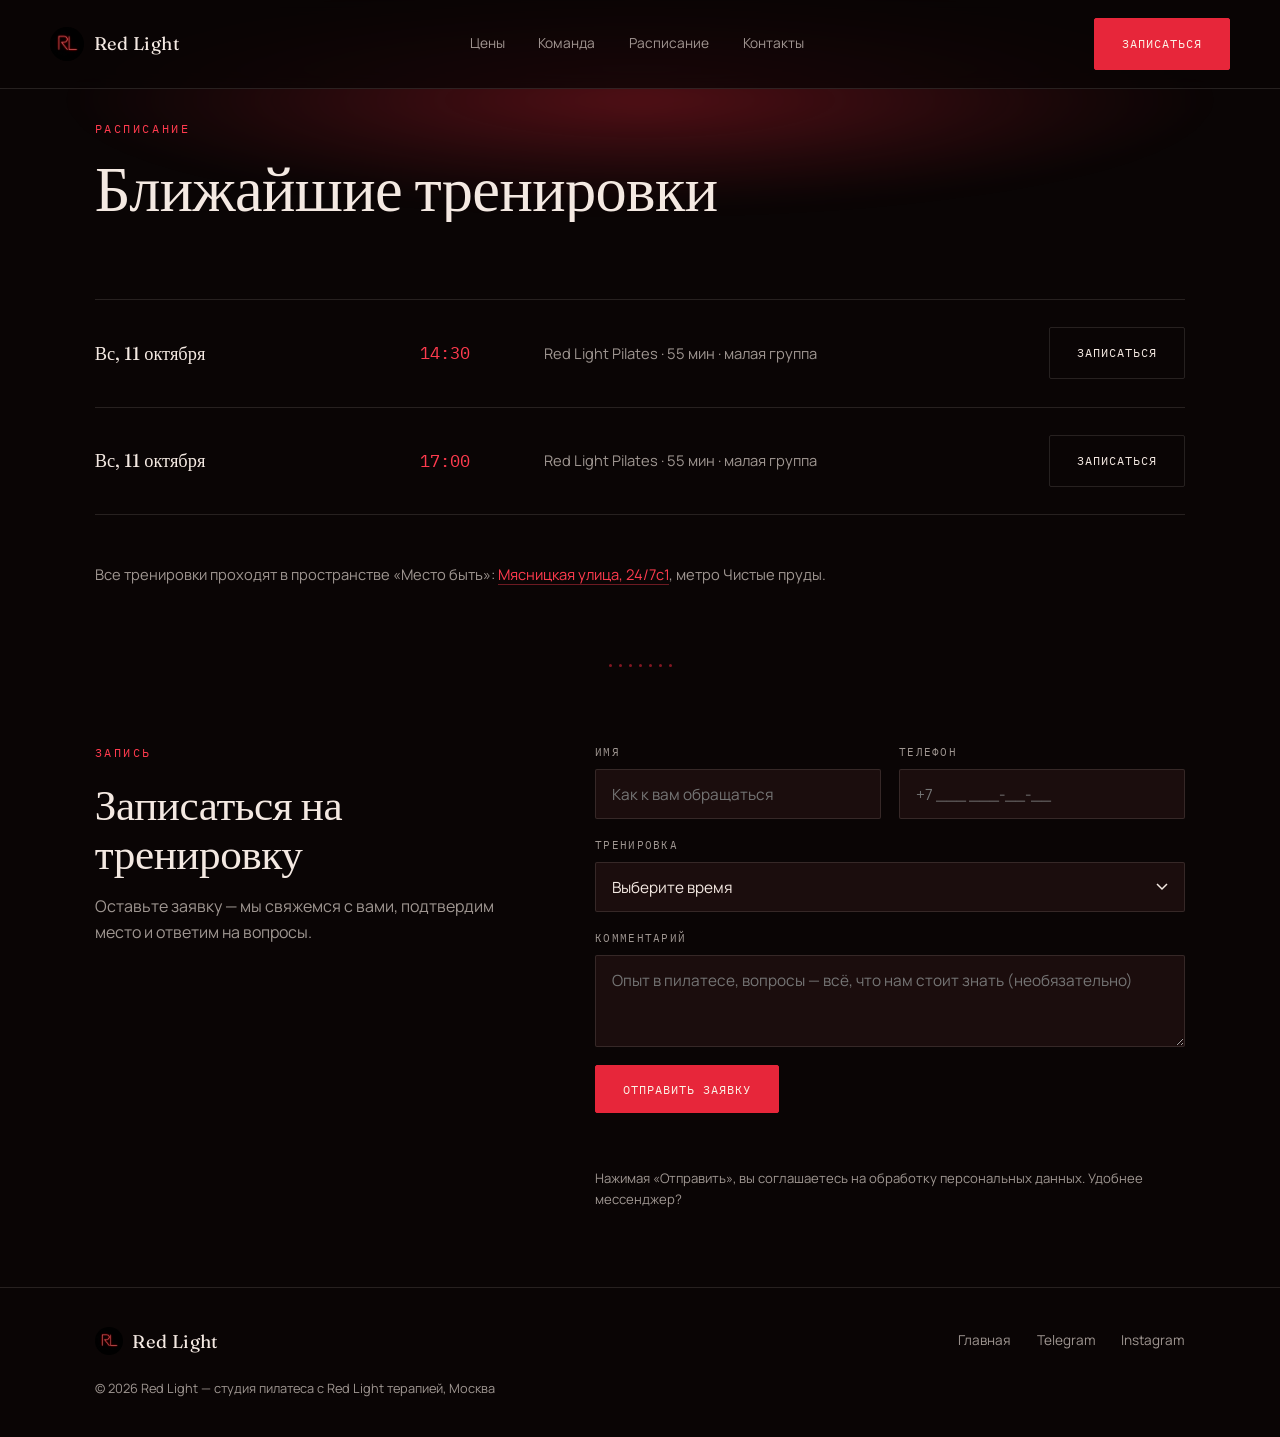
==== commit 26f7e3c3: "Update booking slots to Sunday, 11 October times 14:30 and 17:00 on both landing and schedule pages." ====
--- a/index.html
+++ b/index.html
@@ -3,15 +3,15 @@
 <head>
 <meta charset="UTF-8">
 <meta name="viewport" content="width=device-width, initial-scale=1.0">
-<title>Red Light — первая студия пилатеса с Red Light терапией в России | Москва</title>
-<meta name="description" content="Red Light — первая студия пилатеса с использованием Red Light терапии в России. Тренировки на LED-ковриках в центре Москвы: Мясницкая, 24/7с1. Онлайн-запись.">
-<link rel="canonical" href="https://lopushokbot.github.io/redlight-studio/">
+<title>Расписание — Red Light | Студия пилатеса с Red Light терапией, Москва</title>
+<meta name="description" content="Расписание тренировок Red Light Pilates в Москве: занятия на LED-ковриках в пространстве «Место быть» в центре города.">
+<link rel="canonical" href="https://lopushokbot.github.io/redlight-studio/schedule.html">
 <meta property="og:type" content="website">
 <meta property="og:site_name" content="Red Light">
-<meta property="og:title" content="Red Light — пилатес с Red Light терапией">
-<meta property="og:description" content="Первая студия пилатеса с использованием Red Light терапии в России. Тренировки на LED-ковриках в центре Москвы. Онлайн-запись.">
+<meta property="og:title" content="Расписание тренировок — Red Light">
+<meta property="og:description" content="Тренировки пилатеса на LED-ковриках в центре Москвы. Малые группы, запись онлайн.">
 <meta property="og:image" content="https://lopushokbot.github.io/redlight-studio/img/og.jpg">
-<meta property="og:url" content="https://lopushokbot.github.io/redlight-studio/">
+<meta property="og:url" content="https://lopushokbot.github.io/redlight-studio/schedule.html">
 <meta property="og:locale" content="ru_RU">
 <meta name="twitter:card" content="summary_large_image">
 <link rel="icon" type="image/png" sizes="192x192" href="img/favicon-192.png">
@@ -20,41 +20,20 @@
 <link rel="preconnect" href="https://fonts.gstatic.com" crossorigin>
 <link href="https://fonts.googleapis.com/css2?family=Fraunces:opsz,wght@9..144,300;9..144,400;9..144,500;9..144,600&family=Manrope:wght@400;500;600;700&family=IBM+Plex+Mono:wght@400;500&display=swap" rel="stylesheet">
 <link rel="stylesheet" href="styles.css">
-<script type="application/ld+json">
-{
-  "@context": "https://schema.org",
-  "@type": "ExerciseGym",
-  "name": "Red Light",
-  "description": "Первая студия пилатеса с использованием Red Light терапии в России",
-  "url": "https://lopushokbot.github.io/redlight-studio/",
-  "image": "https://lopushokbot.github.io/redlight-studio/img/og.jpg",
-  "address": {
-    "@type": "PostalAddress",
-    "streetAddress": "Мясницкая улица, 24/7с1",
-    "addressLocality": "Москва",
-    "addressCountry": "RU"
-  },
-  "hasMap": "https://yandex.ru/maps/-/CPcUm65t",
-  "sameAs": [
-    "https://www.instagram.com/redlightmsk",
-    "https://t.me/redlightmsk"
-  ]
-}
-</script>
 </head>
 <body>
 
 <header>
   <div class="wrap nav">
-    <a class="logo" href="#top">
+    <a class="logo" href="index.html">
       <img class="logo-mark" src="img/logo.jpg" alt="Логотип Red Light" width="34" height="34">
       Red Light
     </a>
     <nav class="nav-links">
-      <a href="#prices">Цены</a>
-      <a href="#team">Команда</a>
+      <a href="index.html#prices">Цены</a>
+      <a href="index.html#team">Команда</a>
       <a href="schedule.html">Расписание</a>
-      <a href="#contacts">Контакты</a>
+      <a href="index.html#contacts">Контакты</a>
     </nav>
     <a class="btn btn-solid nav-cta" href="#booking">Записаться</a>
     <button class="burger" id="burger" aria-label="Меню" aria-expanded="false">
@@ -62,202 +41,45 @@
     </button>
   </div>
   <nav class="nav-mobile" id="navMobile" aria-label="Мобильная навигация">
-    <a href="#prices">Цены</a>
-    <a href="#team">Команда</a>
+    <a href="index.html#prices">Цены</a>
+    <a href="index.html#team">Команда</a>
     <a href="schedule.html">Расписание</a>
-    <a href="#contacts">Контакты</a>
+    <a href="index.html#contacts">Контакты</a>
     <a class="btn btn-solid" href="#booking">Записаться</a>
   </nav>
 </header>
 
 <main id="top">
 
-  <!-- HERO -->
-  <section class="hero">
+  <section class="hero" style="padding-bottom:0">
     <div class="hero-glow"></div>
-    <div class="wrap hero-grid">
-      <div class="hero-copy">
-        <span class="eyebrow">Red&nbsp;Light Pilates · Москва</span>
-        <h1>Первая студия пилатеса с Red&nbsp;Light терапией в России</h1>
-        <p class="lede">Пилатес на LED-ковриках в тёплом красном свете — глубокая работа с телом, восстановление и сияние кожи. Мясницкая, Москва.</p>
-        <div class="hero-actions">
-          <a class="btn btn-solid" href="#booking">Записаться</a>
-          <a class="btn btn-ghost" href="schedule.html">Расписание</a>
+    <div class="wrap" style="position:relative;z-index:1">
+      <span class="eyebrow">Расписание</span>
+      <h1>Ближайшие тренировки</h1>
+    </div>
+  </section>
+
+  <section id="schedule">
+    <div class="wrap">
+      <div class="sched reveal">
+        <div class="sched-row">
+          <span class="sched-day">Вс, 11 октября</span>
+          <span class="sched-time">14:30</span>
+          <span class="sched-what">Red&nbsp;Light Pilates · 55 мин · малая группа</span>
+          <a class="btn btn-ghost" href="#booking">Записаться</a>
+        </div>
+        <div class="sched-row">
+          <span class="sched-day">Вс, 11 октября</span>
+          <span class="sched-time">17:00</span>
+          <span class="sched-what">Red&nbsp;Light Pilates · 55 мин · малая группа</span>
+          <a class="btn btn-ghost" href="#booking">Записаться</a>
         </div>
       </div>
-      <div class="hero-media">
-        <img src="img/hero-v2.jpg" alt="Тренировка Red Light Pilates на LED-ковриках" width="1400" height="1866" loading="eager">
-      </div>
+      <p class="sched-note reveal">Все тренировки проходят в пространстве «Место быть»: <a href="https://yandex.ru/maps/-/CPcUm65t" target="_blank" rel="noopener">Мясницкая улица, 24/7с1</a>, метро Чистые пруды.</p>
     </div>
   </section>
 
   <div class="dot-rule"><span></span><span></span><span></span><span></span><span></span><span></span><span></span></div>
-
-  <!-- WHAT IS RED LIGHT -->
-  <div class="theme-light">
-  <section id="method">
-    <div class="wrap">
-      <div class="head reveal">
-        <span class="eyebrow">Что такое Red&nbsp;Light терапия</span>
-        <h2>Тот же пилатес. Другой уровень</h2>
-        <p>Red&nbsp;Light терапия — воздействие красного и ближнего инфракрасного света на тело. Мы соединили её с классическим пилатесом: вся тренировка проходит на специальных LED-ковриках, и свет работает на вас все 55&nbsp;минут.</p>
-      </div>
-      <div class="cards reveal">
-        <div class="card">
-          <div class="mk">✓</div>
-          <h3>Быстрое восстановление</h3>
-          <p>Красный и ближний инфракрасный свет дополняют тренировку, помогая телу быстрее восстанавливаться после нагрузки и уменьшая ощущение усталости.</p>
-        </div>
-        <div class="card">
-          <div class="mk">✓</div>
-          <h3>Здоровое сияние кожи</h3>
-          <p>Световая терапия стимулирует естественные процессы обновления кожи, помогая поддерживать её упругость, гладкость и здоровый внешний вид.</p>
-        </div>
-        <div class="card">
-          <div class="mk">✓</div>
-          <h3>Меньше стресса — больше энергии</h3>
-          <p>Каждая тренировка становится временем, когда вы одновременно укрепляете мышцы, успокаиваете нервную систему и возвращаете лёгкость движения.</p>
-        </div>
-      </div>
-    </div>
-  </section>
-
-
-  <!-- HOW IT WORKS -->
-  <section id="process">
-    <div class="wrap">
-      <div class="head reveal">
-        <span class="eyebrow">Как проходят тренировки</span>
-        <h2>55 минут в красном свете</h2>
-      </div>
-      <div class="how">
-        <div class="how-media reveal">
-          <img src="img/process-v2.jpg" alt="Зал Red Light — LED-коврики в красном свете" width="1400" height="1866" loading="lazy">
-        </div>
-        <div class="steps reveal">
-          <div class="step">
-            <span class="num">01</span>
-            <div><h3>Малые группы</h3><p>Занимаемся небольшими группами — тренер видит каждого и корректирует технику лично.</p></div>
-          </div>
-          <div class="step">
-            <span class="num">02</span>
-            <div><h3>LED-коврики</h3><p>Вся тренировка проходит на ковриках из сотен красных LED-диодов — свет работает, пока работаете вы.</p></div>
-          </div>
-          <div class="step">
-            <span class="num">03</span>
-            <div><h3>Для любого уровня</h3><p>Подойдёт и новичкам, и опытным — нагрузка адаптируется под вас. Коврики и всё оборудование уже в студии.</p></div>
-          </div>
-          <div class="step">
-            <span class="num">04</span>
-            <div><h3>Продуманная практика</h3><p>55 минут включают разминку и растяжку, основную тренировку на всё тело с малым оборудованием и завершающую медитацию.</p></div>
-          </div>
-        </div>
-      </div>
-    </div>
-  </section>
-  </div>
-
-  <!-- PRICES -->
-  <section id="prices">
-    <div class="wrap">
-      <div class="head reveal">
-        <span class="eyebrow">Цены</span>
-        <h2>Просто и прозрачно</h2>
-      </div>
-      <div class="prices reveal">
-        <div class="price-card">
-          <h3>Разовое занятие</h3>
-          <div class="amount">2 800 ₽</div>
-          <p>Одна тренировка 55 минут. Всё оборудование включено.</p>
-          <a class="btn btn-ghost" href="#booking">Записаться</a>
-        </div>
-        <div class="price-card pop">
-          <span class="tag">Популярно</span>
-          <h3>Абонемент · 4 занятия</h3>
-          <div class="amount">10 240 ₽</div>
-          <p>2 560 ₽ за занятие. Месяц регулярной практики — виден результат.</p>
-          <a class="btn btn-solid" href="#booking">Записаться</a>
-        </div>
-        <div class="price-card">
-          <h3>Абонемент · 8 занятий</h3>
-          <div class="amount">18 560 ₽</div>
-          <p>2 320 ₽ за занятие. Максимум эффекта от света и пилатеса.</p>
-          <a class="btn btn-ghost" href="#booking">Записаться</a>
-        </div>
-      </div>
-    </div>
-  </section>
-
-  <section class="photo-break-section">
-    <div class="wrap">
-      <div class="break break-inline reveal">
-        <img src="img/recovery-v2.jpg" alt="Восстановление после тренировки на LED-ковриках Red Light" width="1400" height="1866" loading="lazy">
-      </div>
-    </div>
-  </section>
-
-  <!-- TEAM -->
-  <div class="theme-light">
-  <section id="team">
-    <div class="wrap">
-      <div class="head reveal">
-        <span class="eyebrow">Команда</span>
-        <h2>Наши тренеры</h2>
-        <p>Сертифицированные тренеры по пилатесу, влюблённые в своё дело. Мы следим за техникой каждого гостя, бережно работаем с телом и делаем так, чтобы вам хотелось вернуться.</p>
-      </div>
-      <div class="team-cards reveal">
-        <div class="card">
-          <div class="mk">✦</div>
-          <h3>Сертификация</h3>
-          <p>Тренеры с профессиональным образованием в пилатесе и опытом работы с разными уровнями подготовки.</p>
-        </div>
-        <div class="card">
-          <div class="mk">✦</div>
-          <h3>Внимание к каждому</h3>
-          <p>Малые группы — значит, тренер успевает поправить технику и подобрать вариант упражнения именно вам.</p>
-        </div>
-        <div class="card">
-          <div class="mk">✦</div>
-          <h3>Забота, а не муштра</h3>
-          <p>Никакого «ещё десять раз через не могу». Тренировка — это час для себя, а не экзамен.</p>
-        </div>
-      </div>
-      <p class="team-note reveal">Познакомиться с командой ближе можно в нашем <a href="https://www.instagram.com/redlightmsk" target="_blank" rel="noopener">Instagram</a>.</p>
-    </div>
-  </section>
-
-  <!-- FAQ -->
-  <section id="faq">
-    <div class="wrap">
-      <div class="head reveal">
-        <span class="eyebrow">Вопросы</span>
-        <h2>Частые вопросы</h2>
-      </div>
-      <div class="faq-list reveal">
-        <details class="faq-item" open>
-          <summary>Я никогда не занималась пилатесом. Мне подойдёт?</summary>
-          <div class="a">Да. Группы небольшие, тренер адаптирует нагрузку под ваш уровень и следит за техникой. Большинство наших гостей начинали с нуля.</div>
-        </details>
-        <details class="faq-item">
-          <summary>Что взять с собой?</summary>
-          <div class="a">Удобную спортивную одежду и носочки. Коврики, оборудование и вода — уже в студии. Заниматься на LED-ковриках приятнее в форме, открывающей кожу — так свет работает эффективнее.</div>
-        </details>
-        <details class="faq-item">
-          <summary>Безопасна ли Red&nbsp;Light терапия?</summary>
-          <div class="a">Красный свет — неинвазивное и мягкое воздействие без УФ-излучения. Есть ограничения: беременность, онкология, эпилепсия, приём фотосенсибилизирующих препаратов. Если сомневаетесь — напишите нам, подскажем.</div>
-        </details>
-        <details class="faq-item">
-          <summary>Где проходят тренировки?</summary>
-          <div class="a">В пространстве «Место быть» в центре Москвы: <a href="https://yandex.ru/maps/org/mesto_byt/119053995261" target="_blank" rel="noopener">Мясницкая улица, 24/7с1</a> — несколько минут пешком от метро Чистые пруды и Тургеневская.</div>
-        </details>
-        <details class="faq-item">
-          <summary>Как записаться?</summary>
-          <div class="a">Заполните <a href="#booking">форму записи</a> — мы подтвердим место и ответим на вопросы. Запись обязательна: группы маленькие. Если удобнее — напишите в <a href="https://t.me/redlightmsk" target="_blank" rel="noopener">Telegram</a>.</div>
-        </details>
-      </div>
-    </div>
-  </section>
-  </div>
 
   <!-- BOOKING -->
   <section id="booking">
@@ -282,8 +104,8 @@
           <label for="slot">Тренировка</label>
           <select id="slot" name="slot" required>
             <option value="" disabled selected>Выберите время</option>
-            <option>Четверг · 15:30</option>
-            <option>Воскресенье · 17:00</option>
+            <option>Вс, 11 октября · 14:30</option>
+            <option>Вс, 11 октября · 17:00</option>
             <option>Другое время / уточнить</option>
           </select>
         </div>
@@ -294,43 +116,8 @@
         <input type="text" name="_honey" style="display:none" tabindex="-1" autocomplete="off">
         <button type="submit" class="btn btn-solid" style="justify-self:start">Отправить заявку</button>
         <p class="form-msg" id="formMsg" role="status"></p>
-        <p class="consent">Нажимая «Отправить», вы соглашаетесь на обработку персональных данных. Удобнее мессенджер? Напишите в <a href="https://t.me/redlightmsk" target="_blank" rel="noopener">Telegram</a>.</p>
+        <p class="consent">Нажимая «Отправить», вы соглашаетесь на обработку персональных данных. Удобнее мессенджер?</p>
       </form>
-    </div>
-  </section>
-
-  <!-- CONTACTS + MAP -->
-  <section id="contacts">
-    <div class="wrap">
-      <div class="head reveal">
-        <span class="eyebrow">Контакты</span>
-        <h2>Приходите в красный свет</h2>
-      </div>
-
-      <div class="contacts-grid reveal">
-        <div class="contact-block">
-          <h3>Адрес</h3>
-          <p>Москва, Мясницкая улица, 24/7с1<br>пространство «Место быть» · Чистые пруды</p>
-          <a href="https://yandex.ru/maps/org/mesto_byt/119053995261" target="_blank" rel="noopener">Открыть в Яндекс.Картах →</a>
-        </div>
-        <div class="contact-block">
-          <h3>Запись</h3>
-          <a href="#booking">Форма онлайн-записи</a>
-          <a href="https://t.me/redlightmsk" target="_blank" rel="noopener">Telegram · @redlightmsk</a>
-          <h3 style="margin-top:1.6rem">Соцсети</h3>
-          <a href="https://www.instagram.com/redlightmsk" target="_blank" rel="noopener">Instagram · @redlightmsk</a>
-          <a href="https://t.me/redlightmsk" target="_blank" rel="noopener">Telegram-канал</a>
-        </div>
-      </div>
-
-      <div class="map-wrap reveal">
-        <iframe class="map-embed" src="https://yandex.ru/map-widget/v1/?ll=37.635179%2C55.762693&z=16&pt=37.635179,55.762693,pm2rdm" loading="lazy" title="Red Light на карте — Мясницкая улица, 24/7с1" aria-label="Карта: Место быть, Мясницкая улица, 24/7с1"></iframe>
-        <a class="map-link" href="https://yandex.ru/maps/-/CPcUm65t" target="_blank" rel="noopener">
-          <span>Место быть · Мясницкая, 24/7с1</span>
-          <span>Открыть карту →</span>
-        </a>
-      </div>
-
     </div>
   </section>
 
@@ -339,12 +126,12 @@
 <footer>
   <div class="wrap">
     <div class="foot-row">
-      <a class="logo" href="#top">
+      <a class="logo" href="index.html">
         <img class="logo-mark" src="img/logo.jpg" alt="Red Light" width="28" height="28">
         Red Light
       </a>
       <div class="foot-links">
-        <a href="schedule.html">Расписание</a>
+        <a href="index.html">Главная</a>
         <a href="https://t.me/redlightmsk" target="_blank" rel="noopener">Telegram</a>
         <a href="https://www.instagram.com/redlightmsk" target="_blank" rel="noopener">Instagram</a>
       </div>
@@ -354,5 +141,34 @@
 </footer>
 
 <script src="site.js"></script>
+<script>
+(function () {
+  var TG_USERNAME = 'aleksiv_s'; // ← username без @, куда приходят заявки
+  document.addEventListener('submit', function (e) {
+    var form = e.target;
+    if (form.id !== 'bookingForm') return;
+    e.preventDefault();
+    e.stopImmediatePropagation();
+    var msg = document.getElementById('formMsg');
+    if (form.querySelector('[name="_honey"]').value) return;
+    var name = document.getElementById('name').value.trim();
+    var phone = document.getElementById('phone').value.trim();
+    var slot = document.getElementById('slot').value;
+    var comment = document.getElementById('comment').value.trim();
+    if (!name || !phone || !slot) {
+      msg.textContent = 'Пожалуйста, укажите имя, телефон и время тренировки.';
+      return;
+    }
+    var text = 'Здравствуйте! Хочу записаться на тренировку Red Light.\n\n' +
+      'Имя: ' + name + '\nТелефон: ' + phone + '\nТренировка: ' + slot +
+      (comment ? '\nКомментарий: ' + comment : '');
+    if (navigator.clipboard) navigator.clipboard.writeText(text).catch(function () {});
+    msg.textContent = 'Открываем Telegram… Если текст не подставился, вставьте его в чат — заявка уже скопирована.';
+    var url = 'https://t.me/' + TG_USERNAME + '?text=' + encodeURIComponent(text);
+    if (!window.open(url, '_blank')) window.location.href = url;
+  }, true);
+})();
+</script>
 </body>
 </html>
+
